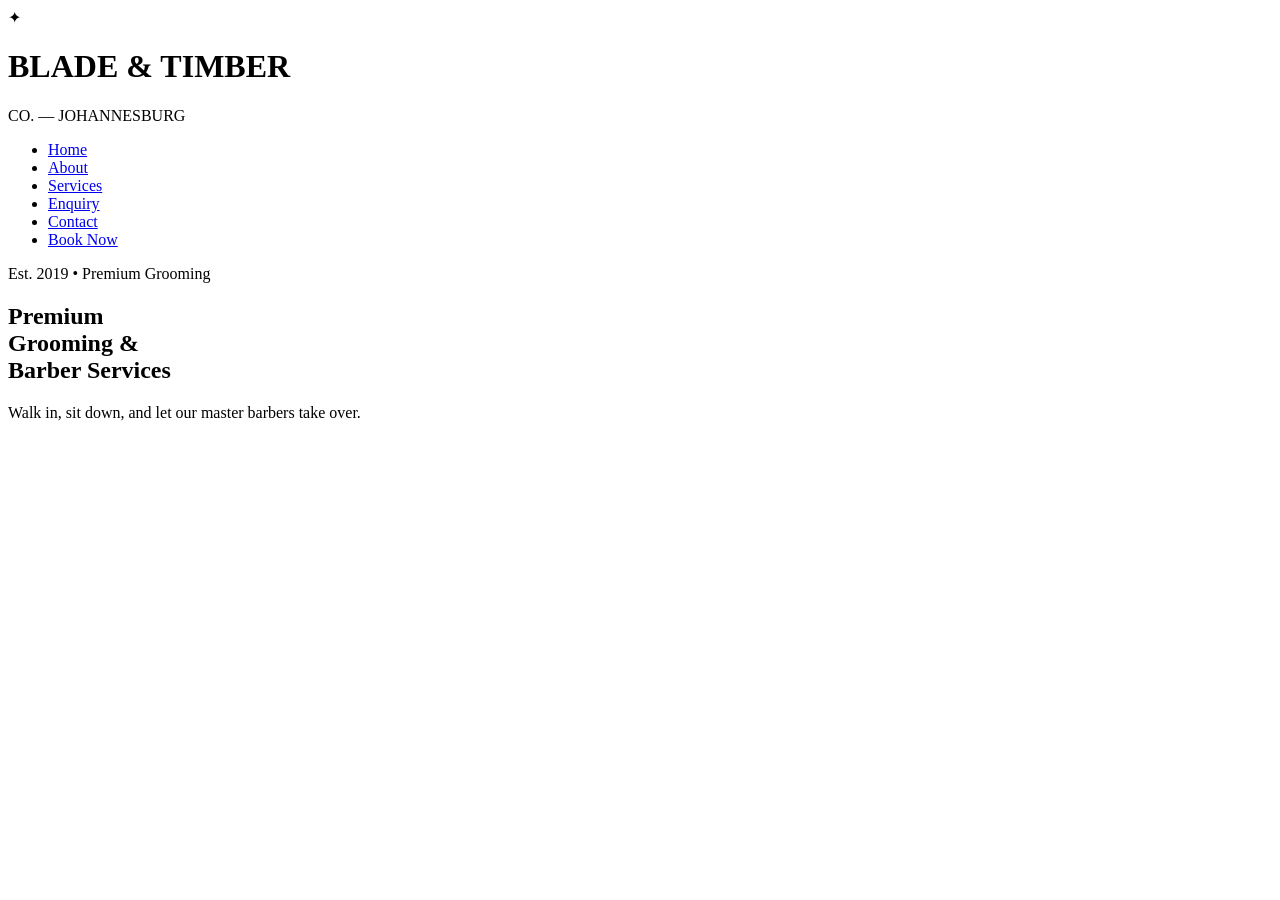
==== index.html @ 6eb30190 "Initial commit" ====
<!DOCTYPE html>
<html lang="en">
<head>
  <meta charset="UTF-8">
  <meta name="viewport" content="width=device-width, initial-scale=1.0">
  <title>Blade & Timber Co. — Johannesburg</title>
  <link rel="stylesheet" href="css/styles.css">
</head>
<body>

  <!-- Header / Navbar -->
  <header class="site-header">
    <div class="brand-container">
      <div class="logo-icon">✦</div>
      <div class="brand-text">
        <h1>BLADE & TIMBER</h1>
        <span>CO. — JOHANNESBURG</span>
      </div>
    </div>

    <nav>
      <ul class="nav-links">
        <li><a href="index.html" class="active">Home</a></li>
        <li><a href="about.html">About</a></li>
        <li><a href="services.html">Services</a></li>
        <li><a href="enquiry.html">Enquiry</a></li>
        <li><a href="contact.html">Contact</a></li>
        <li><a href="enquiry.html" class="btn-book">Book Now</a></li>
      </ul>
    </nav>
  </header>

  <!-- Main Hero Section -->
  <main>
    <section class="hero-section">
      <div class="subtitle-container">
        <div class="subtitle-line"></div>
        <span class="subtitle-text">Est. 2019 • Premium Grooming</span>
      </div>

      <h1 class="hero-title">
        Premium<br>
        Grooming &<br>
        <span class="gold-text">Barber</span>
        Services
      </h1>

      <p class="hero-description">
        Walk in, sit down, and let our master barbers take over.
      </p>
    </section>
  </main>

  <script src="js/main.js"></script>
</body>
</html>
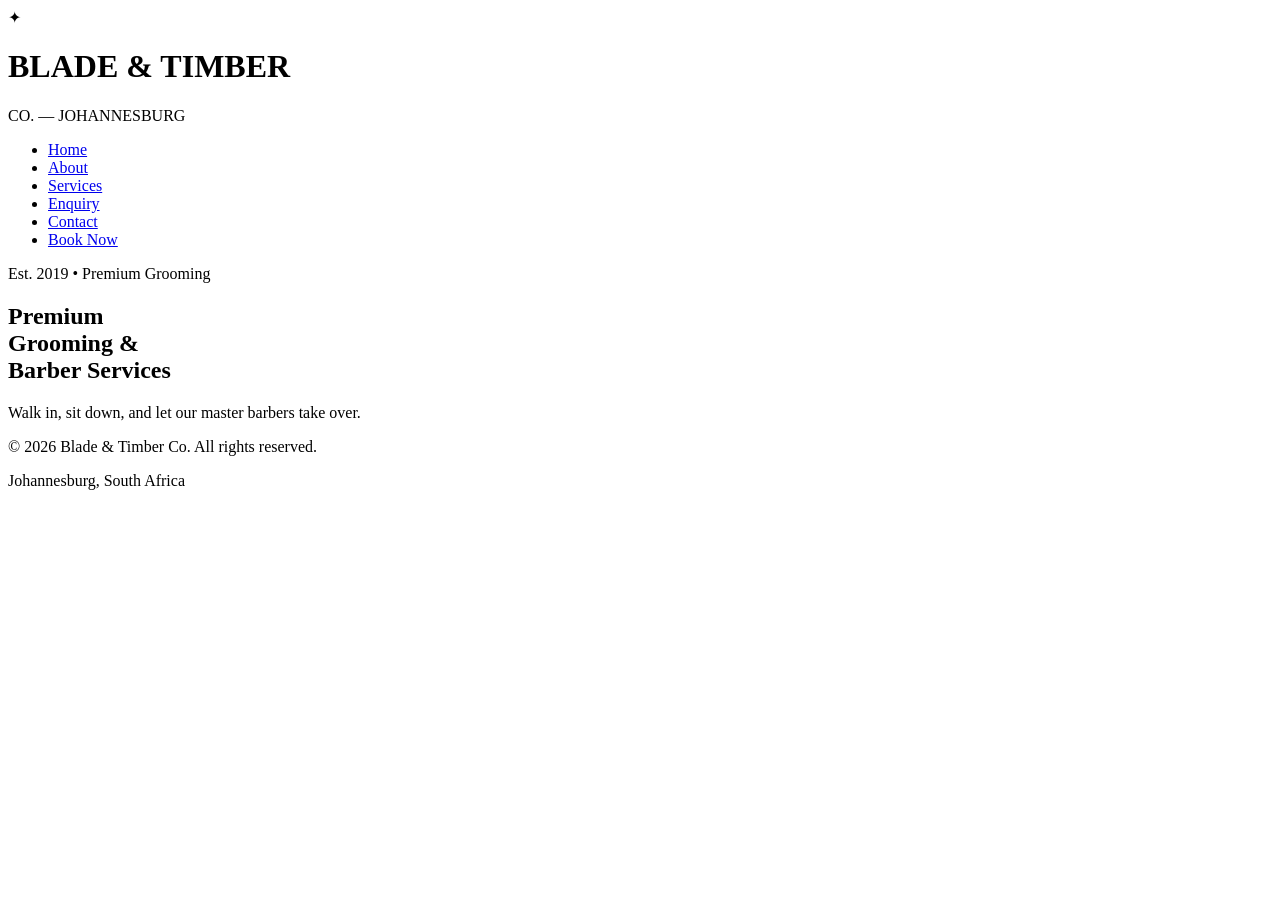
==== commit 038ce474: "commit #1" ====
--- a/index.html
+++ b/index.html
@@ -30,7 +30,7 @@
     </nav>
   </header>
 
-  <!-- Main Hero Section -->
+  <!-- Main Content -->
   <main>
     <section class="hero-section">
       <div class="subtitle-container">
@@ -51,6 +51,14 @@
     </section>
   </main>
 
+  <!-- Footer -->
+  <footer class="site-footer">
+    <div class="footer-container">
+      <p>&copy; 2026 Blade & Timber Co. All rights reserved.</p>
+      <p>Johannesburg, South Africa</p>
+    </div>
+  </footer>
+
   <script src="js/main.js"></script>
 </body>
 </html>
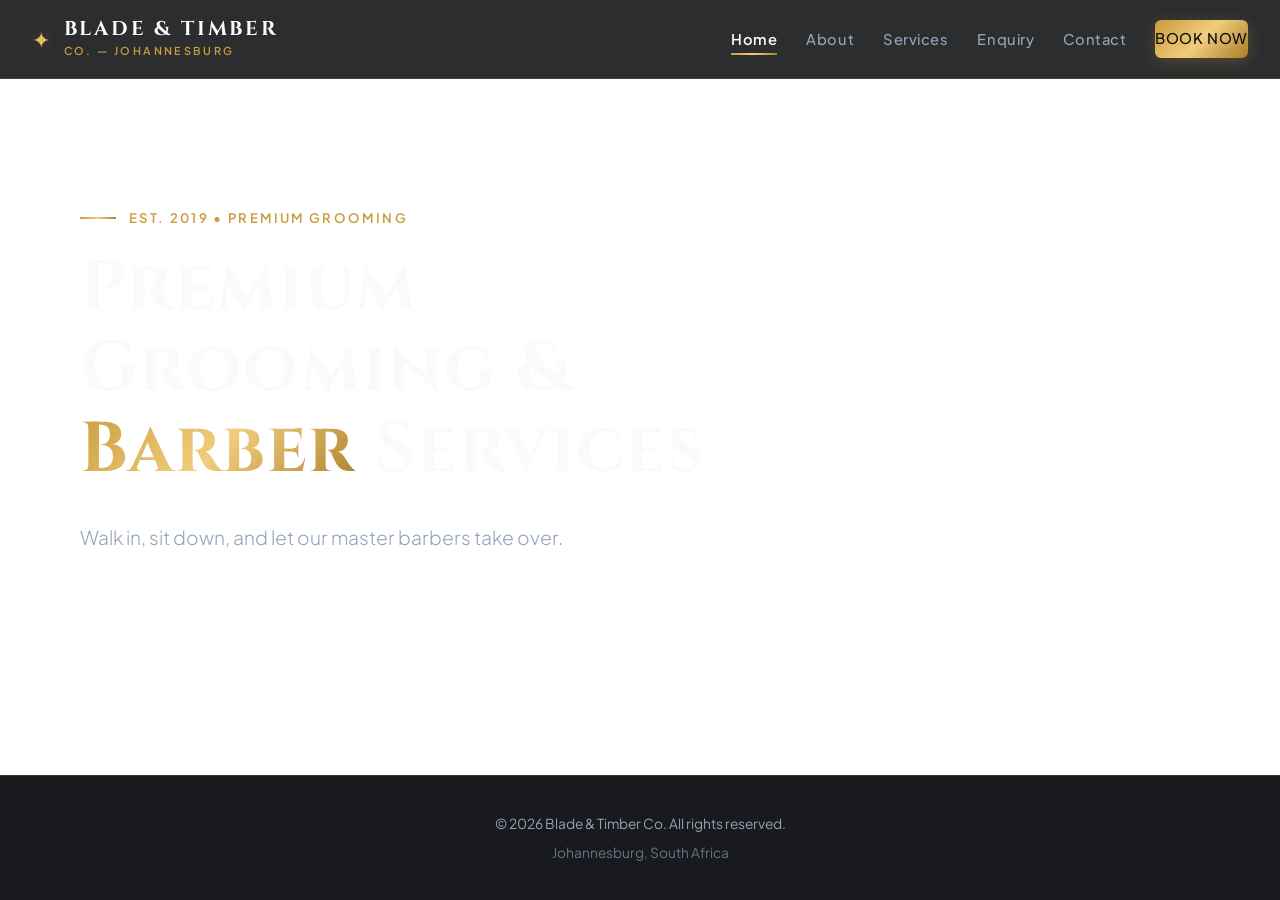
==== commit a0fe186b: "Addtion of CSS part 1" ====
--- a/index.html
+++ b/index.html
@@ -58,7 +58,5 @@
       <p>Johannesburg, South Africa</p>
     </div>
   </footer>
-
-  <script src="js/main.js"></script>
 </body>
 </html>
--- a/css/styles.css
+++ b/css/styles.css
@@ -0,0 +1,727 @@
+/* ==========================================================================
+   Blade & Timber Co. — Master Stylesheet
+   Theme: Luxury Barber & Timber Craft (Dark Espresso/Slate & Warm Gold)
+   ========================================================================== */
+
+@import url('https://fonts.googleapis.com/css2?family=Cinzel:wght@500;600;700;800&family=Plus+Jakarta+Sans:wght@300;400;500;600;700&display=swap');
+
+/* --- CSS Variables / Design Tokens --- */
+:root {
+  /* Brand Theme Colors */
+  --bg-primary: #0f1013;
+  --bg-secondary: #16181d;
+  --bg-card: #1a1c23;
+  --bg-card-hover: #21242d;
+  --bg-elevated: #252833;
+  
+  /* Accent & Gold Palette */
+  --gold-primary: #c99b3b;
+  --gold-light: #e6bf65;
+  --gold-dark: #9e7520;
+  --gold-gradient: linear-gradient(135deg, #c99b3b 0%, #f0cd7d 50%, #a87d27 100%);
+  --gold-glow: rgba(201, 155, 59, 0.25);
+  
+  /* Timber & Slate Accents */
+  --timber-warm: #2a2019;
+  --timber-border: rgba(201, 155, 59, 0.18);
+  --border-subtle: rgba(255, 255, 255, 0.08);
+  --border-focus: #c99b3b;
+  
+  /* Typography Colors */
+  --text-primary: #f8fafc;
+  --text-secondary: #cbd5e1;
+  --text-muted: #94a3b8;
+  --text-dim: #64748b;
+  
+  /* Feedback Colors */
+  --error-color: #f87171;
+  --success-bg: rgba(34, 197, 94, 0.12);
+  --success-border: rgba(34, 197, 94, 0.35);
+  --success-text: #4ade80;
+  
+  /* Fonts */
+  --font-heading: 'Cinzel', Georgia, serif;
+  --font-body: 'Plus Jakarta Sans', -apple-system, BlinkMacSystemFont, 'Segoe UI', Roboto, sans-serif;
+  
+  /* Layout & Transitions */
+  --max-width: 1200px;
+  --radius-sm: 6px;
+  --radius-md: 10px;
+  --radius-lg: 16px;
+  --transition-fast: 0.2s ease;
+  --transition-normal: 0.3s cubic-bezier(0.16, 1, 0.3, 1);
+  --shadow-card: 0 10px 30px -10px rgba(0, 0, 0, 0.6);
+  --shadow-glow: 0 0 25px rgba(201, 155, 59, 0.15);
+}
+
+/* --- Global Reset & Base Styles --- */
+*, *::before, *::after {
+  margin: 0;
+  padding: 0;
+  box-sizing: border-box;
+}
+
+html {
+  font-size: 16px;
+  scroll-behavior: smooth;
+}
+
+body {
+  font-family: var(--font-body);
+  background: transparent;
+  color: var(--text-secondary);
+  line-height: 1.7;
+  min-height: 100vh;
+  display: flex;
+  flex-direction: column;
+  -webkit-font-smoothing: antialiased;
+  -moz-osx-font-smoothing: grayscale;
+}
+
+a {
+  color: inherit;
+  text-decoration: none;
+  transition: color var(--transition-fast);
+}
+
+img {
+  max-width: 100%;
+  display: block;
+}
+
+/* --- Header / Navigation --- */
+.site-header {
+  position: sticky;
+  top: 0;
+  z-index: 100;
+  background: rgba(15, 16, 19, 0.88);
+  backdrop-filter: blur(14px);
+  -webkit-backdrop-filter: blur(14px);
+  border-bottom: 1px solid var(--timber-border);
+  padding: 1.1rem 2rem;
+  display: flex;
+  align-items: center;
+  justify-content: space-between;
+  transition: all var(--transition-normal);
+}
+
+.brand-container {
+  display: flex;
+  align-items: center;
+  gap: 0.85rem;
+}
+
+.logo-icon {
+  font-size: 1.4rem;
+  color: var(--gold-light);
+  line-height: 1;
+  text-shadow: 0 0 12px var(--gold-glow);
+  display: flex;
+  align-items: center;
+  justify-content: center;
+}
+
+.brand-text h1 {
+  font-family: var(--font-heading);
+  font-size: 1.25rem;
+  letter-spacing: 0.14em;
+  font-weight: 700;
+  color: var(--text-primary);
+  line-height: 1.1;
+  margin: 0;
+}
+
+.brand-text span {
+  font-size: 0.68rem;
+  letter-spacing: 0.22em;
+  color: var(--gold-primary);
+  font-weight: 600;
+  display: block;
+  margin-top: 2px;
+}
+
+.nav-links {
+  display: flex;
+  align-items: center;
+  list-style: none;
+  gap: 1.8rem;
+}
+
+.nav-links a {
+  font-size: 0.92rem;
+  font-weight: 500;
+  letter-spacing: 0.04em;
+  color: var(--text-muted);
+  position: relative;
+  padding: 0.4rem 0;
+}
+
+.nav-links a:not(.btn-book):hover {
+  color: var(--gold-light);
+}
+
+.nav-links a:not(.btn-book)::after {
+  content: '';
+  position: absolute;
+  bottom: 0;
+  left: 0;
+  width: 0%;
+  height: 2px;
+  background: var(--gold-gradient);
+  transition: width var(--transition-fast);
+}
+
+.nav-links a:not(.btn-book):hover::after,
+.nav-links a.active:not(.btn-book)::after {
+  width: 100%;
+}
+
+.nav-links a.active {
+  color: var(--text-primary);
+  font-weight: 600;
+}
+
+/* Button Styles */
+.btn-book, .btn-select {
+  display: inline-block;
+  background: var(--gold-gradient);
+  color: #0d0e11 !important;
+  font-weight: 700;
+  font-size: 0.88rem;
+  letter-spacing: 0.06em;
+  text-transform: uppercase;
+  padding: 0.65rem 1.4rem;
+  border-radius: var(--radius-sm);
+  border: none;
+  cursor: pointer;
+  box-shadow: 0 4px 15px rgba(201, 155, 59, 0.25);
+  transition: all var(--transition-fast);
+}
+
+.btn-book:hover, .btn-select:hover {
+  transform: translateY(-2px);
+  box-shadow: 0 6px 20px rgba(201, 155, 59, 0.4);
+  filter: brightness(1.08);
+}
+
+.btn-book:active, .btn-select:active {
+  transform: translateY(0);
+}
+
+/* --- Main Layout --- */
+main {
+  flex: 1;
+  max-width: var(--max-width);
+  width: 100%;
+  margin: 0 auto;
+  padding: 3.5rem 1.5rem 5rem;
+}
+
+/* Subtitle & Section Headers */
+.subtitle-container {
+  display: flex;
+  align-items: center;
+  gap: 0.8rem;
+  margin-bottom: 1.2rem;
+}
+
+.subtitle-line {
+  width: 36px;
+  height: 2px;
+  background: var(--gold-gradient);
+}
+
+.subtitle-text {
+  font-size: 0.82rem;
+  text-transform: uppercase;
+  letter-spacing: 0.18em;
+  font-weight: 600;
+  color: var(--gold-primary);
+}
+
+.section-title {
+  font-family: var(--font-heading);
+  font-size: 2.6rem;
+  font-weight: 700;
+  color: var(--text-primary);
+  line-height: 1.2;
+  letter-spacing: 0.02em;
+  margin-bottom: 2rem;
+}
+
+.sub-heading {
+  font-family: var(--font-heading);
+  font-size: 1.8rem;
+  color: var(--text-primary);
+  margin-bottom: 1.5rem;
+}
+
+.gold-text {
+  background: var(--gold-gradient);
+  -webkit-background-clip: text;
+  -webkit-text-fill-color: transparent;
+}
+
+/* --- Hero Section (Home) --- */
+.hero-section {
+  padding: 4.5rem 1rem;
+  max-width: 800px;
+}
+
+.hero-title {
+  font-family: var(--font-heading);
+  font-size: clamp(2.8rem, 6vw, 4.4rem);
+  font-weight: 700;
+  color: var(--text-primary);
+  line-height: 1.15;
+  letter-spacing: 0.02em;
+  margin-bottom: 1.8rem;
+}
+
+.hero-description {
+  font-size: 1.2rem;
+  color: var(--text-muted);
+  max-width: 580px;
+  line-height: 1.8;
+  font-weight: 300;
+}
+
+/* --- About Page --- */
+.about-hero-grid {
+  display: grid;
+  grid-template-columns: 1.1fr 0.9fr;
+  gap: 3rem;
+  margin-bottom: 4rem;
+}
+
+.about-text-block p {
+  margin-bottom: 1.4rem;
+  font-size: 1.05rem;
+  color: var(--text-secondary);
+}
+
+.about-text-block .lead-text {
+  font-size: 1.22rem;
+  color: var(--text-primary);
+  font-weight: 400;
+  line-height: 1.7;
+}
+
+.values-card-grid {
+  display: flex;
+  flex-direction: column;
+  gap: 1.4rem;
+}
+
+.value-card {
+  background: var(--bg-card);
+  border: 1px solid var(--border-subtle);
+  border-left: 3px solid var(--gold-primary);
+  border-radius: var(--radius-md);
+  padding: 1.6rem 1.8rem;
+  transition: all var(--transition-normal);
+}
+
+.value-card:hover {
+  background: var(--bg-card-hover);
+  border-color: var(--timber-border);
+  transform: translateX(4px);
+}
+
+.value-number {
+  font-family: var(--font-heading);
+  font-size: 0.9rem;
+  font-weight: 700;
+  color: var(--gold-primary);
+  letter-spacing: 0.1em;
+  margin-bottom: 0.4rem;
+}
+
+.value-card h3 {
+  font-family: var(--font-heading);
+  font-size: 1.2rem;
+  color: var(--text-primary);
+  margin-bottom: 0.4rem;
+}
+
+.value-card p {
+  font-size: 0.92rem;
+  color: var(--text-muted);
+}
+
+/* Barber Team Section */
+.team-section {
+  margin-top: 3.5rem;
+}
+
+.team-grid {
+  display: grid;
+  grid-template-columns: repeat(auto-fit, minmax(280px, 1fr));
+  gap: 2rem;
+}
+
+.team-card {
+  background: var(--bg-card);
+  border: 1px solid var(--border-subtle);
+  border-radius: var(--radius-lg);
+  padding: 2.2rem 2rem;
+  text-align: center;
+  transition: all var(--transition-normal);
+  box-shadow: var(--shadow-card);
+}
+
+.team-card:hover {
+  background: var(--bg-card-hover);
+  border-color: var(--timber-border);
+  transform: translateY(-5px);
+  box-shadow: var(--shadow-glow);
+}
+
+.team-avatar {
+  width: 70px;
+  height: 70px;
+  margin: 0 auto 1.4rem;
+  background: var(--bg-secondary);
+  border: 1px solid var(--timber-border);
+  border-radius: 50%;
+  display: flex;
+  align-items: center;
+  justify-content: center;
+  color: var(--gold-light);
+}
+
+.team-card h3 {
+  font-family: var(--font-heading);
+  font-size: 1.35rem;
+  color: var(--text-primary);
+  margin-bottom: 0.3rem;
+}
+
+.team-role {
+  display: inline-block;
+  font-size: 0.8rem;
+  font-weight: 600;
+  letter-spacing: 0.08em;
+  text-transform: uppercase;
+  color: var(--gold-primary);
+  margin-bottom: 1rem;
+}
+
+.team-card p {
+  font-size: 0.92rem;
+  color: var(--text-muted);
+}
+
+/* --- Services Page --- */
+.services-grid {
+  display: grid;
+  grid-template-columns: repeat(auto-fit, minmax(260px, 1fr));
+  gap: 2rem;
+}
+
+.service-card {
+  background: var(--bg-card);
+  border: 1px solid var(--border-subtle);
+  border-radius: var(--radius-lg);
+  padding: 2.2rem 1.8rem;
+  display: flex;
+  flex-direction: column;
+  justify-content: space-between;
+  box-shadow: var(--shadow-card);
+  transition: all var(--transition-normal);
+}
+
+.service-card:hover {
+  background: var(--bg-card-hover);
+  border-color: var(--timber-border);
+  transform: translateY(-6px);
+  box-shadow: var(--shadow-glow);
+}
+
+.service-header {
+  display: flex;
+  align-items: baseline;
+  justify-content: space-between;
+  gap: 1rem;
+  margin-bottom: 0.6rem;
+}
+
+.service-title {
+  font-family: var(--font-heading);
+  font-size: 1.25rem;
+  color: var(--text-primary);
+  font-weight: 600;
+}
+
+.service-price {
+  font-family: var(--font-heading);
+  font-size: 1.35rem;
+  font-weight: 700;
+  color: var(--gold-light);
+  white-space: nowrap;
+}
+
+.service-duration {
+  display: inline-flex;
+  align-items: center;
+  gap: 0.4rem;
+  font-size: 0.78rem;
+  font-weight: 700;
+  letter-spacing: 0.1em;
+  color: var(--gold-primary);
+  background: rgba(201, 155, 59, 0.1);
+  border: 1px solid rgba(201, 155, 59, 0.2);
+  padding: 0.25rem 0.65rem;
+  border-radius: var(--radius-sm);
+  margin-bottom: 1.2rem;
+}
+
+.service-duration svg {
+  color: var(--gold-primary);
+}
+
+.service-description {
+  font-size: 0.94rem;
+  color: var(--text-muted);
+  line-height: 1.65;
+  margin-bottom: 2rem;
+}
+
+.service-footer {
+  margin-top: auto;
+}
+
+.service-footer .btn-select {
+  width: 100%;
+  text-align: center;
+}
+
+/* --- Enquiry / Booking Form Page --- */
+.form-section {
+  max-width: 720px;
+  margin: 0 auto;
+}
+
+.enquiry-form {
+  background: var(--bg-card);
+  border: 1px solid var(--border-subtle);
+  border-radius: var(--radius-lg);
+  padding: 2.8rem 2.5rem;
+  box-shadow: var(--shadow-card);
+}
+
+.form-group {
+  margin-bottom: 1.6rem;
+  display: flex;
+  flex-direction: column;
+}
+
+.form-row {
+  display: grid;
+  grid-template-columns: 1fr 1fr;
+  gap: 1.5rem;
+}
+
+.form-group label {
+  font-size: 0.88rem;
+  font-weight: 600;
+  letter-spacing: 0.04em;
+  color: var(--text-secondary);
+  margin-bottom: 0.5rem;
+}
+
+.enquiry-form input,
+.enquiry-form select,
+.enquiry-form textarea {
+  width: 100%;
+  background: var(--bg-secondary);
+  border: 1px solid var(--border-subtle);
+  border-radius: var(--radius-sm);
+  color: var(--text-primary);
+  font-family: var(--font-body);
+  font-size: 0.95rem;
+  padding: 0.85rem 1.1rem;
+  transition: all var(--transition-fast);
+  outline: none;
+}
+
+.enquiry-form input:focus,
+.enquiry-form select:focus,
+.enquiry-form textarea:focus {
+  border-color: var(--gold-primary);
+  box-shadow: 0 0 0 3px rgba(201, 155, 59, 0.15);
+  background: #191b22;
+}
+
+.enquiry-form select {
+  cursor: pointer;
+}
+
+.enquiry-form select option {
+  background: var(--bg-card);
+  color: var(--text-primary);
+}
+
+.enquiry-form textarea {
+  resize: vertical;
+  min-height: 110px;
+}
+
+.error-msg {
+  color: var(--error-color);
+  font-size: 0.8rem;
+  margin-top: 0.4rem;
+  display: block;
+  min-height: 1.1rem;
+}
+
+.success-alert {
+  margin-top: 1.5rem;
+  padding: 1.1rem 1.4rem;
+  background: var(--success-bg);
+  border: 1px solid var(--success-border);
+  color: var(--success-text);
+  border-radius: var(--radius-sm);
+  font-size: 0.94rem;
+  font-weight: 500;
+  display: flex;
+  align-items: center;
+  gap: 0.5rem;
+}
+
+/* --- Contact & Locations Page --- */
+.branches-grid {
+  display: grid;
+  grid-template-columns: repeat(auto-fit, minmax(320px, 1fr));
+  gap: 2.5rem;
+}
+
+.branch-card {
+  background: var(--bg-card);
+  border: 1px solid var(--border-subtle);
+  border-radius: var(--radius-lg);
+  padding: 2.5rem 2.2rem;
+  box-shadow: var(--shadow-card);
+  transition: all var(--transition-normal);
+}
+
+.branch-card:hover {
+  background: var(--bg-card-hover);
+  border-color: var(--timber-border);
+  transform: translateY(-4px);
+  box-shadow: var(--shadow-glow);
+}
+
+.branch-title {
+  font-family: var(--font-heading);
+  font-size: 1.5rem;
+  color: var(--gold-light);
+  margin-bottom: 0.8rem;
+}
+
+.branch-address {
+  font-size: 1rem;
+  color: var(--text-primary);
+  margin-bottom: 0.5rem;
+  font-weight: 500;
+}
+
+.branch-detail {
+  font-size: 0.92rem;
+  color: var(--text-muted);
+  margin-bottom: 0.3rem;
+}
+
+.hours-box {
+  margin-top: 2rem;
+  padding-top: 1.6rem;
+  border-top: 1px solid var(--border-subtle);
+}
+
+.hours-box h3 {
+  font-family: var(--font-heading);
+  font-size: 1.05rem;
+  color: var(--text-primary);
+  margin-bottom: 0.8rem;
+  letter-spacing: 0.04em;
+}
+
+.hours-box p {
+  font-size: 0.9rem;
+  color: var(--text-muted);
+  display: flex;
+  justify-content: space-between;
+  margin-bottom: 0.4rem;
+}
+
+.hours-box p span {
+  font-weight: 600;
+  color: var(--text-secondary);
+}
+
+/* --- Footer --- */
+.site-footer {
+  margin-top: auto;
+  border-top: 1px solid var(--timber-border);
+  background: rgba(13, 14, 17, 0.95);
+  padding: 2.2rem 2rem;
+}
+
+.footer-container {
+  max-width: var(--max-width);
+  margin: 0 auto;
+  display: flex;
+  flex-direction: column;
+  align-items: center;
+  gap: 0.4rem;
+  text-align: center;
+  font-size: 0.86rem;
+  color: var(--text-dim);
+}
+
+.footer-container p:first-child {
+  color: var(--text-muted);
+}
+
+/* --- Responsive Adjustments --- */
+@media (max-width: 860px) {
+  .site-header {
+    flex-direction: column;
+    gap: 1.2rem;
+    padding: 1.2rem 1.5rem;
+  }
+  
+  .nav-links {
+    flex-wrap: wrap;
+    justify-content: center;
+    gap: 1.2rem;
+  }
+
+  .about-hero-grid {
+    grid-template-columns: 1fr;
+    gap: 2rem;
+  }
+  
+  .form-row {
+    grid-template-columns: 1fr;
+    gap: 0;
+  }
+
+  .section-title {
+    font-size: 2.1rem;
+  }
+}
+
+@media (max-width: 480px) {
+  main {
+    padding: 2.5rem 1rem 3.5rem;
+  }
+  
+  .enquiry-form {
+    padding: 1.8rem 1.4rem;
+  }
+  
+  .hero-title {
+    font-size: 2.3rem;
+  }
+}
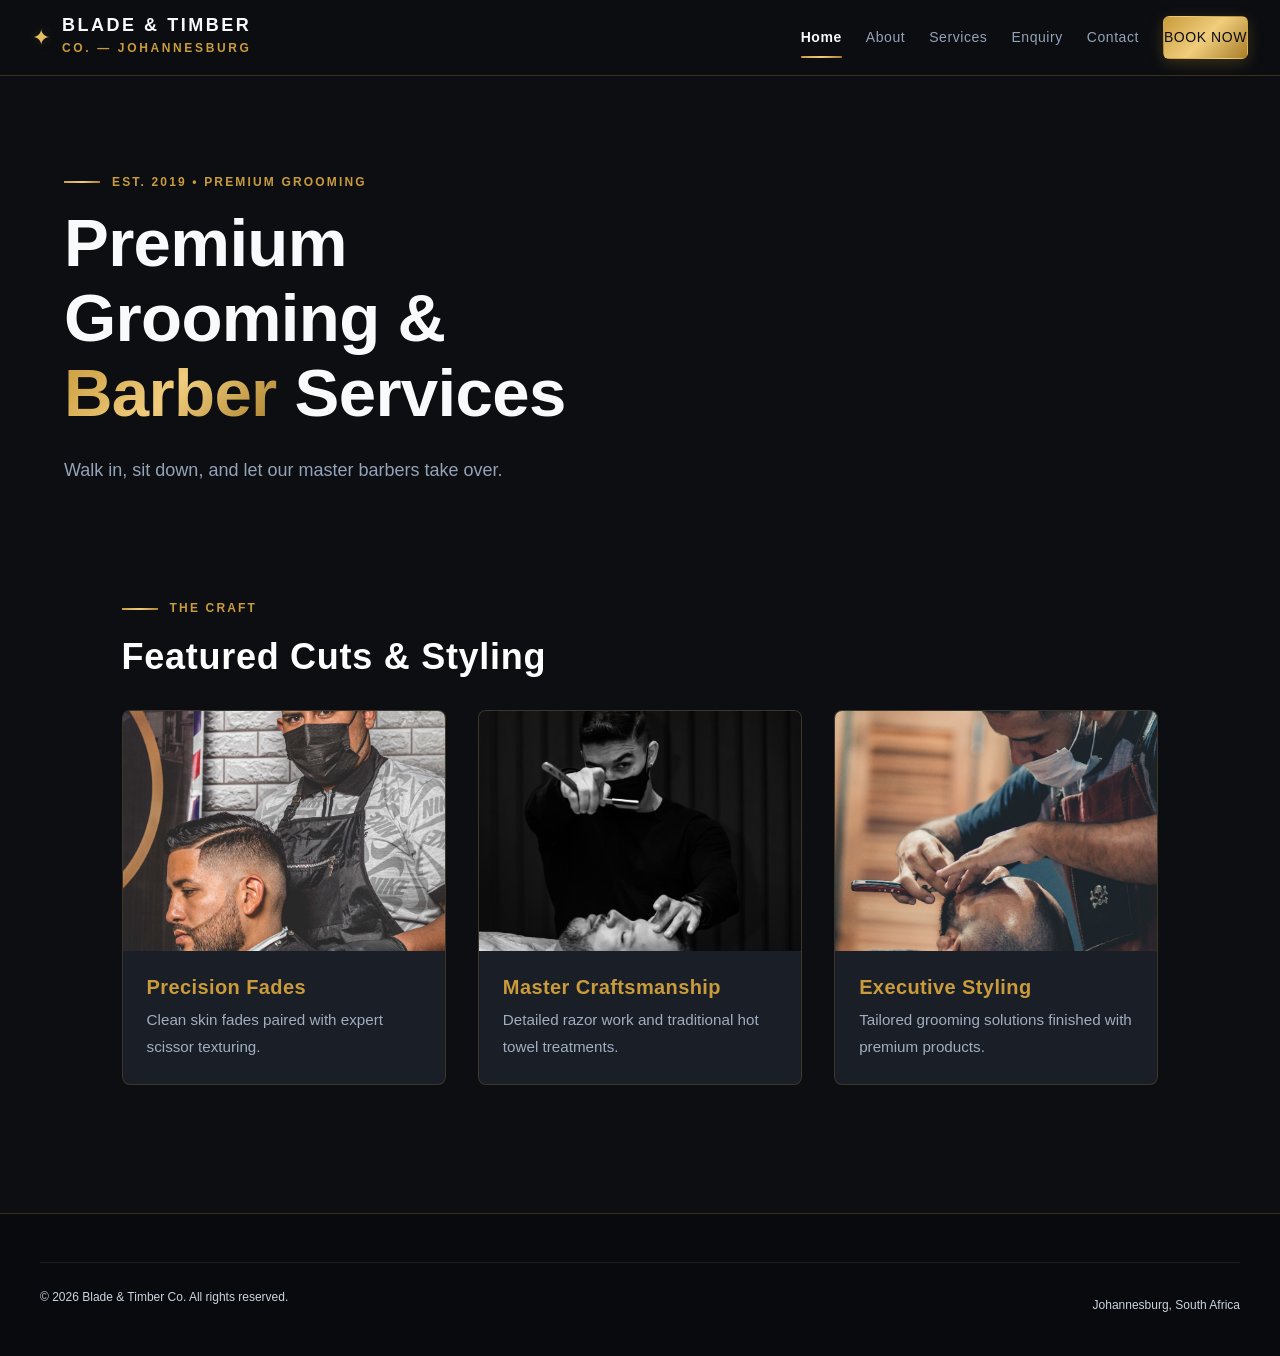
==== commit b10242b4: "adding images" ====
--- a/index.html
+++ b/index.html
@@ -1,11 +1,13 @@
 <!DOCTYPE html>
 <html lang="en">
+
 <head>
   <meta charset="UTF-8">
   <meta name="viewport" content="width=device-width, initial-scale=1.0">
   <title>Blade & Timber Co. — Johannesburg</title>
   <link rel="stylesheet" href="css/styles.css">
 </head>
+
 <body>
 
   <!-- Header / Navbar -->
@@ -49,6 +51,62 @@
         Walk in, sit down, and let our master barbers take over.
       </p>
     </section>
+
+    <!-- Featured Cuts & Styles Gallery Section -->
+    <section class="home-gallery-section" style="padding: 4rem 5%; max-width: 1200px; margin: 0 auto;">
+      <div class="subtitle-container" style="margin-bottom: 1rem;">
+        <div class="subtitle-line"></div>
+        <span class="subtitle-text">The Craft</span>
+      </div>
+      <h2 style="font-size: 2.25rem; color: var(--text-main, #fff); margin-bottom: 2rem;">Featured Cuts & Styling</h2>
+
+      <div class="home-gallery-grid"
+        style="display: grid; grid-template-columns: repeat(auto-fit, minmax(280px, 1fr)); gap: 2rem;">
+
+        <!-- Image 1 -->
+        <div class="gallery-card"
+          style="background: var(--card-bg, #1a1e27); border-radius: 0.5rem; overflow: hidden; border: 1px solid rgba(201, 155, 59, 0.2);">
+          <div style="height: 240px; overflow: hidden;">
+            <img src="assets/images/1.jpg" alt="Precision haircut and style"
+              style="width: 100%; height: 100%; object-fit: cover;" loading="lazy">
+          </div>
+          <div style="padding: 1.5rem;">
+            <h3 style="color: #c99b3b; font-size: 1.25rem; margin-bottom: 0.5rem;">Precision Fades</h3>
+            <p style="color: var(--text-muted, #a0aec0); font-size: 0.95rem;">Clean skin fades paired with expert
+              scissor texturing.</p>
+          </div>
+        </div>
+
+        <!-- Image 2: Barber Image -->
+        <div class="gallery-card"
+          style="background: var(--card-bg, #1a1e27); border-radius: 0.5rem; overflow: hidden; border: 1px solid rgba(201, 155, 59, 0.2);">
+          <div style="height: 240px; overflow: hidden;">
+            <img src="assets/images/barber image.jpg" alt="Master barber at work"
+              style="width: 100%; height: 100%; object-fit: cover;" loading="lazy">
+          </div>
+          <div style="padding: 1.5rem;">
+            <h3 style="color: #c99b3b; font-size: 1.25rem; margin-bottom: 0.5rem;">Master Craftsmanship</h3>
+            <p style="color: var(--text-muted, #a0aec0); font-size: 0.95rem;">Detailed razor work and traditional hot
+              towel treatments.</p>
+          </div>
+        </div>
+
+        <!-- Image 3: Hair Dresser -->
+        <div class="gallery-card"
+          style="background: var(--card-bg, #1a1e27); border-radius: 0.5rem; overflow: hidden; border: 1px solid rgba(201, 155, 59, 0.2);">
+          <div style="height: 240px; overflow: hidden;">
+            <img src="assets/images/hair dresser.jpg" alt="Professional styling session"
+              style="width: 100%; height: 100%; object-fit: cover;" loading="lazy">
+          </div>
+          <div style="padding: 1.5rem;">
+            <h3 style="color: #c99b3b; font-size: 1.25rem; margin-bottom: 0.5rem;">Executive Styling</h3>
+            <p style="color: var(--text-muted, #a0aec0); font-size: 0.95rem;">Tailored grooming solutions finished with
+              premium products.</p>
+          </div>
+        </div>
+
+      </div>
+    </section>
   </main>
 
   <!-- Footer -->
@@ -59,4 +117,5 @@
     </div>
   </footer>
 </body>
+
 </html>
--- a/css/styles.css
+++ b/css/styles.css
@@ -1,163 +1,329 @@
 /* ==========================================================================
-   Blade & Timber Co. — Master Stylesheet
-   Theme: Luxury Barber & Timber Craft (Dark Espresso/Slate & Warm Gold)
-   ========================================================================== */
-
-@import url('https://fonts.googleapis.com/css2?family=Cinzel:wght@500;600;700;800&family=Plus+Jakarta+Sans:wght@300;400;500;600;700&display=swap');
-
-/* --- CSS Variables / Design Tokens --- */
+   1. Design System & CSS Custom Properties
+   ========================================================================== */
 :root {
-  /* Brand Theme Colors */
-  --bg-primary: #0f1013;
-  --bg-secondary: #16181d;
-  --bg-card: #1a1c23;
-  --bg-card-hover: #21242d;
-  --bg-elevated: #252833;
-  
-  /* Accent & Gold Palette */
-  --gold-primary: #c99b3b;
-  --gold-light: #e6bf65;
-  --gold-dark: #9e7520;
-  --gold-gradient: linear-gradient(135deg, #c99b3b 0%, #f0cd7d 50%, #a87d27 100%);
-  --gold-glow: rgba(201, 155, 59, 0.25);
-  
-  /* Timber & Slate Accents */
-  --timber-warm: #2a2019;
-  --timber-border: rgba(201, 155, 59, 0.18);
-  --border-subtle: rgba(255, 255, 255, 0.08);
-  --border-focus: #c99b3b;
-  
-  /* Typography Colors */
-  --text-primary: #f8fafc;
-  --text-secondary: #cbd5e1;
-  --text-muted: #94a3b8;
-  --text-dim: #64748b;
-  
-  /* Feedback Colors */
-  --error-color: #f87171;
-  --success-bg: rgba(34, 197, 94, 0.12);
-  --success-border: rgba(34, 197, 94, 0.35);
-  --success-text: #4ade80;
-  
-  /* Fonts */
-  --font-heading: 'Cinzel', Georgia, serif;
-  --font-body: 'Plus Jakarta Sans', -apple-system, BlinkMacSystemFont, 'Segoe UI', Roboto, sans-serif;
-  
-  /* Layout & Transitions */
-  --max-width: 1200px;
-  --radius-sm: 6px;
-  --radius-md: 10px;
-  --radius-lg: 16px;
+  --color-bg-primary: #0c0e12;
+  --color-bg-secondary: #14171f;
+  --color-bg-card: #1a1e27;
+  --color-bg-card-hover: #222733;
+  --color-bg-elevated: #282d3b;
+  --color-bg-input: #12141a;
+
+  --color-gold-primary: #c99b3b;
+  --color-gold-light: #e6bf65;
+  --color-gold-dark: #9e7520;
+  --color-gold-gradient: linear-gradient(135deg, #c99b3b 0%, #f0cd7d 50%, #a87d27 100%);
+  --color-gold-glow: rgba(201, 155, 59, 0.25);
+
+  --color-crimson: #3d0000;
+  --color-crimson-hover: #5c0000;
+
+  --color-border-subtle: rgba(255, 255, 255, 0.08);
+  --color-border-accent: rgba(201, 155, 59, 0.25);
+  --color-border-focus: #c99b3b;
+
+  --color-text-primary: #f8fafc;
+  --color-text-secondary: #cbd5e1;
+  --color-text-muted: #94a3b8;
+  --color-text-dim: #64748b;
+
+  --color-error: #f87171;
+  --color-error-bg: rgba(248, 113, 113, 0.1);
+  --color-success: #4ade80;
+  --color-success-bg: rgba(74, 222, 128, 0.12);
+  --color-success-border: rgba(74, 222, 128, 0.35);
+
+  --font-heading: 'Poppins', -apple-system, BlinkMacSystemFont, 'Segoe UI', Roboto, sans-serif;
+  --font-body: 'Open Sans', -apple-system, BlinkMacSystemFont, 'Segoe UI', Roboto, sans-serif;
+
+  --text-xs: 0.75rem;
+  --text-sm: 0.875rem;
+  --text-base: 1rem;
+  --text-md: 1.125rem;
+  --text-lg: 1.25rem;
+  --text-xl: 1.5rem;
+  --text-2xl: 1.875rem;
+  --text-3xl: 2.25rem;
+  --text-4xl: 2.75rem;
+  --text-hero: clamp(2.4rem, 5vw + 1rem, 4.2rem);
+
+  --leading-tight: 1.2;
+  --leading-normal: 1.6;
+  --leading-relaxed: 1.75;
+
+  --space-1: 0.25rem;
+  --space-2: 0.5rem;
+  --space-3: 0.75rem;
+  --space-4: 1rem;
+  --space-5: 1.25rem;
+  --space-6: 1.5rem;
+  --space-8: 2rem;
+  --space-10: 2.5rem;
+  --space-12: 3rem;
+  --space-16: 4rem;
+
+  --max-width: 75rem;
+  --radius-sm: 0.375rem;
+  --radius-md: 0.625rem;
+  --radius-lg: 1rem;
+  --radius-full: 9999px;
+
   --transition-fast: 0.2s ease;
   --transition-normal: 0.3s cubic-bezier(0.16, 1, 0.3, 1);
-  --shadow-card: 0 10px 30px -10px rgba(0, 0, 0, 0.6);
-  --shadow-glow: 0 0 25px rgba(201, 155, 59, 0.15);
-}
-
-/* --- Global Reset & Base Styles --- */
-*, *::before, *::after {
+  --transition-slow: 0.5s cubic-bezier(0.16, 1, 0.3, 1);
+
+  --shadow-sm: 0 0.125rem 0.25rem rgba(0, 0, 0, 0.3);
+  --shadow-card: 0 0.625rem 1.875rem -0.625rem rgba(0, 0, 0, 0.65);
+  --shadow-card-hover: 0 1rem 2.5rem -0.5rem rgba(0, 0, 0, 0.8), 0 0 1.25rem var(--color-gold-glow);
+  --shadow-glow: 0 0 1.5625rem var(--color-gold-glow);
+  --shadow-focus: 0 0 0 0.2rem rgba(201, 155, 59, 0.25);
+}
+
+/* ==========================================================================
+   2. Modern CSS Reset & Box Sizing
+   ========================================================================== */
+*,
+*::before,
+*::after {
+  box-sizing: border-box;
   margin: 0;
   padding: 0;
-  box-sizing: border-box;
 }
 
 html {
-  font-size: 16px;
+  font-size: 100%;
   scroll-behavior: smooth;
+  -webkit-text-size-adjust: 100%;
 }
 
 body {
+  min-height: 100vh;
+  display: flex;
+  flex-direction: column;
+  background-color: var(--color-bg-primary);
+  color: var(--color-text-secondary);
   font-family: var(--font-body);
-  background: transparent;
-  color: var(--text-secondary);
-  line-height: 1.7;
-  min-height: 100vh;
-  display: flex;
-  flex-direction: column;
+  font-size: var(--text-base);
+  line-height: var(--leading-relaxed);
   -webkit-font-smoothing: antialiased;
-  -moz-osx-font-smoothing: grayscale;
+  overflow-x: hidden;
+}
+
+img,
+picture,
+video,
+canvas,
+svg {
+  display: block;
+  max-width: 100%;
+  height: auto;
+  object-fit: cover;
+}
+
+input,
+button,
+textarea,
+select {
+  font: inherit;
+  color: inherit;
+}
+
+button,
+[type="button"],
+[type="reset"],
+[type="submit"] {
+  cursor: pointer;
+  border: none;
+  background: none;
 }
 
 a {
   color: inherit;
   text-decoration: none;
-  transition: color var(--transition-fast);
-}
-
-img {
-  max-width: 100%;
-  display: block;
-}
-
-/* --- Header / Navigation --- */
+  transition: color var(--transition-fast), background-color var(--transition-fast);
+}
+
+ul,
+ol {
+  list-style: none;
+}
+
+/* ==========================================================================
+   3. Typography & Global Utilities
+   ========================================================================== */
+h1,
+h2,
+h3,
+h4,
+h5,
+h6 {
+  font-family: var(--font-heading);
+  color: var(--color-text-primary);
+  line-height: var(--leading-tight);
+  letter-spacing: 0.02em;
+  font-weight: 700;
+}
+
+h1 {
+  font-size: var(--text-3xl);
+  margin-bottom: var(--space-4);
+}
+
+h2 {
+  font-size: var(--text-2xl);
+  margin-bottom: var(--space-3);
+}
+
+h3 {
+  font-size: var(--text-xl);
+  margin-bottom: var(--space-2);
+}
+
+h4 {
+  font-size: var(--text-lg);
+  margin-bottom: var(--space-2);
+}
+
+p {
+  margin-bottom: var(--space-4);
+  color: var(--color-text-secondary);
+}
+
+p:last-child {
+  margin-bottom: 0;
+}
+
+strong {
+  color: var(--color-text-primary);
+  font-weight: 600;
+}
+
+.gold-text {
+  background: var(--color-gold-gradient);
+  -webkit-background-clip: text;
+  -webkit-text-fill-color: transparent;
+  display: inline-block;
+}
+
+.subtitle-container {
+  display: flex;
+  align-items: center;
+  gap: var(--space-3);
+  margin-bottom: var(--space-3);
+}
+
+.subtitle-line {
+  width: 2.25rem;
+  height: 0.125rem;
+  background: var(--color-gold-gradient);
+}
+
+.subtitle-text {
+  font-family: var(--font-heading);
+  font-size: var(--text-xs);
+  text-transform: uppercase;
+  letter-spacing: 0.18em;
+  font-weight: 600;
+  color: var(--color-gold-primary);
+}
+
+.section-title {
+  font-size: var(--text-4xl);
+  margin-bottom: var(--space-8);
+}
+
+.sub-heading {
+  font-size: var(--text-2xl);
+  margin-bottom: var(--space-6);
+}
+
+/* ==========================================================================
+   4. Header & Navigation Structure
+   ========================================================================== */
 .site-header {
   position: sticky;
   top: 0;
   z-index: 100;
-  background: rgba(15, 16, 19, 0.88);
+  background: rgba(12, 14, 18, 0.9);
   backdrop-filter: blur(14px);
   -webkit-backdrop-filter: blur(14px);
-  border-bottom: 1px solid var(--timber-border);
-  padding: 1.1rem 2rem;
+  border-bottom: 0.0625rem solid var(--color-border-accent);
+  padding: 1rem 2rem;
   display: flex;
   align-items: center;
   justify-content: space-between;
+  gap: var(--space-6);
   transition: all var(--transition-normal);
 }
 
 .brand-container {
   display: flex;
   align-items: center;
-  gap: 0.85rem;
+  gap: var(--space-3);
+  text-decoration: none;
 }
 
 .logo-icon {
-  font-size: 1.4rem;
-  color: var(--gold-light);
+  font-size: 1.35rem;
+  color: var(--color-gold-light);
   line-height: 1;
-  text-shadow: 0 0 12px var(--gold-glow);
+  text-shadow: 0 0 0.75rem var(--color-gold-glow);
   display: flex;
   align-items: center;
   justify-content: center;
+  transition: transform var(--transition-normal);
+}
+
+.brand-container:hover .logo-icon {
+  transform: rotate(15deg) scale(1.1);
 }
 
 .brand-text h1 {
   font-family: var(--font-heading);
-  font-size: 1.25rem;
+  font-size: var(--text-md);
   letter-spacing: 0.14em;
   font-weight: 700;
-  color: var(--text-primary);
+  color: var(--color-text-primary);
   line-height: 1.1;
   margin: 0;
 }
 
 .brand-text span {
-  font-size: 0.68rem;
+  font-family: var(--font-body);
+  font-size: var(--text-xs);
   letter-spacing: 0.22em;
-  color: var(--gold-primary);
+  color: var(--color-gold-primary);
   font-weight: 600;
   display: block;
-  margin-top: 2px;
+  margin-top: 0.125rem;
+}
+
+nav {
+  display: flex;
+  align-items: center;
 }
 
 .nav-links {
   display: flex;
   align-items: center;
-  list-style: none;
-  gap: 1.8rem;
+  gap: var(--space-6);
+}
+
+.nav-links li {
+  display: flex;
+  align-items: center;
 }
 
 .nav-links a {
-  font-size: 0.92rem;
+  font-family: var(--font-heading);
+  font-size: var(--text-sm);
   font-weight: 500;
   letter-spacing: 0.04em;
-  color: var(--text-muted);
+  color: var(--color-text-muted);
   position: relative;
-  padding: 0.4rem 0;
-}
-
-.nav-links a:not(.btn-book):hover {
-  color: var(--gold-light);
+  padding: var(--space-2) 0;
+  outline: none;
+  transition: color var(--transition-fast);
 }
 
 .nav-links a:not(.btn-book)::after {
@@ -166,391 +332,307 @@
   bottom: 0;
   left: 0;
   width: 0%;
-  height: 2px;
-  background: var(--gold-gradient);
-  transition: width var(--transition-fast);
-}
-
-.nav-links a:not(.btn-book):hover::after,
+  height: 0.125rem;
+  background: var(--color-gold-gradient);
+  transition: width var(--transition-normal);
+  border-radius: var(--radius-full);
+}
+
+.nav-links a:not(.btn-book):hover {
+  color: var(--color-gold-light);
+}
+
+.nav-links a:not(.btn-book):hover::after {
+  width: 100%;
+}
+
+.nav-links a.active:not(.btn-book) {
+  color: var(--color-text-primary);
+  font-weight: 600;
+}
+
 .nav-links a.active:not(.btn-book)::after {
   width: 100%;
 }
 
-.nav-links a.active {
-  color: var(--text-primary);
-  font-weight: 600;
-}
-
-/* Button Styles */
-.btn-book, .btn-select {
-  display: inline-block;
-  background: var(--gold-gradient);
-  color: #0d0e11 !important;
+/* ==========================================================================
+   5. Buttons & Interactive Elements
+   ========================================================================== */
+.btn-book,
+.btn-select,
+.btn-submit {
+  display: inline-flex;
+  align-items: center;
+  justify-content: center;
+  background: var(--color-gold-gradient);
+  color: #0c0e12 !important;
+  font-family: var(--font-heading);
   font-weight: 700;
-  font-size: 0.88rem;
+  font-size: var(--text-sm);
   letter-spacing: 0.06em;
   text-transform: uppercase;
-  padding: 0.65rem 1.4rem;
+  padding: 0.75rem 1.5rem;
   border-radius: var(--radius-sm);
-  border: none;
+  border: 0.0625rem solid transparent;
   cursor: pointer;
-  box-shadow: 0 4px 15px rgba(201, 155, 59, 0.25);
+  box-shadow: 0 0.25rem 0.9375rem rgba(201, 155, 59, 0.25);
+  transition: transform var(--transition-fast),
+    box-shadow var(--transition-fast),
+    filter var(--transition-fast);
+  text-align: center;
+  outline: none;
+}
+
+.btn-book:hover,
+.btn-select:hover,
+.btn-submit:hover {
+  transform: translateY(-0.125rem);
+  box-shadow: 0 0.375rem 1.25rem rgba(201, 155, 59, 0.45);
+  filter: brightness(1.08);
+}
+
+.btn-secondary {
+  display: inline-flex;
+  align-items: center;
+  justify-content: center;
+  background: transparent;
+  color: var(--color-text-primary) !important;
+  font-family: var(--font-heading);
+  font-weight: 600;
+  font-size: var(--text-sm);
+  letter-spacing: 0.04em;
+  padding: 0.75rem 1.5rem;
+  border-radius: var(--radius-sm);
+  border: 0.0625rem solid var(--color-border-accent);
   transition: all var(--transition-fast);
 }
 
-.btn-book:hover, .btn-select:hover {
-  transform: translateY(-2px);
-  box-shadow: 0 6px 20px rgba(201, 155, 59, 0.4);
-  filter: brightness(1.08);
-}
-
-.btn-book:active, .btn-select:active {
-  transform: translateY(0);
-}
-
-/* --- Main Layout --- */
+.btn-secondary:hover {
+  background: rgba(201, 155, 59, 0.1);
+  border-color: var(--color-gold-primary);
+  color: var(--color-gold-light) !important;
+  transform: translateY(-0.125rem);
+}
+
+/* ==========================================================================
+   6. Main Container & Hero Layout
+   ========================================================================== */
 main {
-  flex: 1;
+  flex: 1 0 auto;
   max-width: var(--max-width);
   width: 100%;
   margin: 0 auto;
-  padding: 3.5rem 1.5rem 5rem;
-}
-
-/* Subtitle & Section Headers */
-.subtitle-container {
-  display: flex;
-  align-items: center;
-  gap: 0.8rem;
-  margin-bottom: 1.2rem;
-}
-
-.subtitle-line {
-  width: 36px;
-  height: 2px;
-  background: var(--gold-gradient);
-}
-
-.subtitle-text {
-  font-size: 0.82rem;
-  text-transform: uppercase;
-  letter-spacing: 0.18em;
-  font-weight: 600;
-  color: var(--gold-primary);
-}
-
-.section-title {
-  font-family: var(--font-heading);
-  font-size: 2.6rem;
-  font-weight: 700;
-  color: var(--text-primary);
-  line-height: 1.2;
-  letter-spacing: 0.02em;
-  margin-bottom: 2rem;
-}
-
-.sub-heading {
-  font-family: var(--font-heading);
-  font-size: 1.8rem;
-  color: var(--text-primary);
-  margin-bottom: 1.5rem;
-}
-
-.gold-text {
-  background: var(--gold-gradient);
-  -webkit-background-clip: text;
-  -webkit-text-fill-color: transparent;
-}
-
-/* --- Hero Section (Home) --- */
+  padding: var(--space-12) var(--space-6) var(--space-16);
+}
+
 .hero-section {
-  padding: 4.5rem 1rem;
-  max-width: 800px;
+  padding: var(--space-12) 0;
+  max-width: 52rem;
 }
 
 .hero-title {
-  font-family: var(--font-heading);
-  font-size: clamp(2.8rem, 6vw, 4.4rem);
-  font-weight: 700;
-  color: var(--text-primary);
-  line-height: 1.15;
-  letter-spacing: 0.02em;
-  margin-bottom: 1.8rem;
+  font-size: var(--text-hero);
+  font-weight: 800;
+  line-height: 1.12;
+  margin-bottom: var(--space-6);
+  letter-spacing: -0.01em;
 }
 
 .hero-description {
-  font-size: 1.2rem;
-  color: var(--text-muted);
-  max-width: 580px;
-  line-height: 1.8;
+  font-size: var(--text-md);
+  color: var(--color-text-muted);
+  max-width: 38rem;
+  line-height: var(--leading-relaxed);
   font-weight: 300;
-}
-
-/* --- About Page --- */
-.about-hero-grid {
-  display: grid;
-  grid-template-columns: 1.1fr 0.9fr;
-  gap: 3rem;
-  margin-bottom: 4rem;
-}
-
-.about-text-block p {
-  margin-bottom: 1.4rem;
-  font-size: 1.05rem;
-  color: var(--text-secondary);
-}
-
-.about-text-block .lead-text {
-  font-size: 1.22rem;
-  color: var(--text-primary);
-  font-weight: 400;
-  line-height: 1.7;
-}
-
-.values-card-grid {
-  display: flex;
-  flex-direction: column;
-  gap: 1.4rem;
-}
-
-.value-card {
-  background: var(--bg-card);
-  border: 1px solid var(--border-subtle);
-  border-left: 3px solid var(--gold-primary);
-  border-radius: var(--radius-md);
-  padding: 1.6rem 1.8rem;
-  transition: all var(--transition-normal);
-}
-
-.value-card:hover {
-  background: var(--bg-card-hover);
-  border-color: var(--timber-border);
-  transform: translateX(4px);
-}
-
-.value-number {
-  font-family: var(--font-heading);
-  font-size: 0.9rem;
-  font-weight: 700;
-  color: var(--gold-primary);
-  letter-spacing: 0.1em;
-  margin-bottom: 0.4rem;
-}
-
-.value-card h3 {
-  font-family: var(--font-heading);
-  font-size: 1.2rem;
-  color: var(--text-primary);
-  margin-bottom: 0.4rem;
-}
-
-.value-card p {
-  font-size: 0.92rem;
-  color: var(--text-muted);
-}
-
-/* Barber Team Section */
-.team-section {
-  margin-top: 3.5rem;
-}
-
-.team-grid {
-  display: grid;
-  grid-template-columns: repeat(auto-fit, minmax(280px, 1fr));
-  gap: 2rem;
-}
-
-.team-card {
-  background: var(--bg-card);
-  border: 1px solid var(--border-subtle);
-  border-radius: var(--radius-lg);
-  padding: 2.2rem 2rem;
-  text-align: center;
-  transition: all var(--transition-normal);
-  box-shadow: var(--shadow-card);
-}
-
-.team-card:hover {
-  background: var(--bg-card-hover);
-  border-color: var(--timber-border);
-  transform: translateY(-5px);
-  box-shadow: var(--shadow-glow);
-}
-
-.team-avatar {
-  width: 70px;
-  height: 70px;
-  margin: 0 auto 1.4rem;
-  background: var(--bg-secondary);
-  border: 1px solid var(--timber-border);
-  border-radius: 50%;
-  display: flex;
-  align-items: center;
-  justify-content: center;
-  color: var(--gold-light);
-}
-
-.team-card h3 {
-  font-family: var(--font-heading);
-  font-size: 1.35rem;
-  color: var(--text-primary);
-  margin-bottom: 0.3rem;
-}
-
-.team-role {
-  display: inline-block;
-  font-size: 0.8rem;
-  font-weight: 600;
-  letter-spacing: 0.08em;
-  text-transform: uppercase;
-  color: var(--gold-primary);
-  margin-bottom: 1rem;
-}
-
-.team-card p {
-  font-size: 0.92rem;
-  color: var(--text-muted);
-}
-
-/* --- Services Page --- */
+  margin-bottom: var(--space-8);
+}
+
+.hero-cta-group {
+  display: flex;
+  align-items: center;
+  gap: var(--space-4);
+  flex-wrap: wrap;
+}
+
+/* ==========================================================================
+   7. Services Component Grid & Cards
+   ========================================================================== */
+.services-section {
+  width: 100%;
+}
+
 .services-grid {
   display: grid;
-  grid-template-columns: repeat(auto-fit, minmax(260px, 1fr));
-  gap: 2rem;
+  grid-template-columns: repeat(3, 1fr);
+  gap: var(--space-8);
+  margin-top: var(--space-6);
 }
 
 .service-card {
-  background: var(--bg-card);
-  border: 1px solid var(--border-subtle);
+  background-color: var(--color-bg-card);
+  border: 0.0625rem solid var(--color-border-subtle);
   border-radius: var(--radius-lg);
-  padding: 2.2rem 1.8rem;
+  padding: var(--space-8) var(--space-6);
+  box-shadow: var(--shadow-card);
   display: flex;
   flex-direction: column;
   justify-content: space-between;
-  box-shadow: var(--shadow-card);
-  transition: all var(--transition-normal);
+  transition: transform var(--transition-normal),
+    box-shadow var(--transition-normal),
+    border-color var(--transition-normal),
+    background-color var(--transition-normal);
+  position: relative;
+  overflow: hidden;
+}
+
+.service-card::before {
+  content: '';
+  position: absolute;
+  top: 0;
+  left: 0;
+  right: 0;
+  height: 0.1875rem;
+  background: var(--color-gold-gradient);
+  opacity: 0;
+  transition: opacity var(--transition-normal);
 }
 
 .service-card:hover {
-  background: var(--bg-card-hover);
-  border-color: var(--timber-border);
-  transform: translateY(-6px);
-  box-shadow: var(--shadow-glow);
+  background-color: var(--color-bg-card-hover);
+  border-color: var(--color-border-accent);
+  transform: translateY(-0.375rem);
+  box-shadow: var(--shadow-card-hover);
+}
+
+.service-card:hover::before {
+  opacity: 1;
 }
 
 .service-header {
   display: flex;
   align-items: baseline;
   justify-content: space-between;
-  gap: 1rem;
-  margin-bottom: 0.6rem;
+  gap: var(--space-4);
+  margin-bottom: var(--space-3);
 }
 
 .service-title {
-  font-family: var(--font-heading);
-  font-size: 1.25rem;
-  color: var(--text-primary);
+  font-size: var(--text-lg);
+  color: var(--color-text-primary);
   font-weight: 600;
+  margin-bottom: 0;
 }
 
 .service-price {
   font-family: var(--font-heading);
-  font-size: 1.35rem;
+  font-size: var(--text-xl);
   font-weight: 700;
-  color: var(--gold-light);
+  color: var(--color-gold-light);
   white-space: nowrap;
 }
 
 .service-duration {
   display: inline-flex;
   align-items: center;
-  gap: 0.4rem;
-  font-size: 0.78rem;
+  gap: var(--space-2);
+  font-size: var(--text-xs);
   font-weight: 700;
   letter-spacing: 0.1em;
-  color: var(--gold-primary);
+  color: var(--color-gold-primary);
   background: rgba(201, 155, 59, 0.1);
-  border: 1px solid rgba(201, 155, 59, 0.2);
-  padding: 0.25rem 0.65rem;
+  border: 0.0625rem solid rgba(201, 155, 59, 0.2);
+  padding: 0.25rem 0.625rem;
   border-radius: var(--radius-sm);
-  margin-bottom: 1.2rem;
-}
-
-.service-duration svg {
-  color: var(--gold-primary);
+  margin-bottom: var(--space-4);
 }
 
 .service-description {
-  font-size: 0.94rem;
-  color: var(--text-muted);
-  line-height: 1.65;
-  margin-bottom: 2rem;
+  font-size: var(--text-sm);
+  color: var(--color-text-muted);
+  line-height: var(--leading-normal);
+  margin-bottom: var(--space-6);
 }
 
 .service-footer {
   margin-top: auto;
+  padding-top: var(--space-4);
 }
 
 .service-footer .btn-select {
   width: 100%;
-  text-align: center;
-}
-
-/* --- Enquiry / Booking Form Page --- */
+}
+
+/* ==========================================================================
+   8. Form & Input Component Layouts
+   ========================================================================== */
 .form-section {
-  max-width: 720px;
+  max-width: 48rem;
   margin: 0 auto;
 }
 
 .enquiry-form {
-  background: var(--bg-card);
-  border: 1px solid var(--border-subtle);
+  background-color: var(--color-bg-card);
+  border: 0.0625rem solid var(--color-border-subtle);
   border-radius: var(--radius-lg);
-  padding: 2.8rem 2.5rem;
+  padding: var(--space-10) var(--space-8);
   box-shadow: var(--shadow-card);
-}
-
-.form-group {
-  margin-bottom: 1.6rem;
-  display: flex;
-  flex-direction: column;
+  transition: border-color var(--transition-normal);
+}
+
+.enquiry-form:focus-within {
+  border-color: var(--color-border-accent);
 }
 
 .form-row {
   display: grid;
-  grid-template-columns: 1fr 1fr;
-  gap: 1.5rem;
+  grid-template-columns: repeat(2, 1fr);
+  gap: var(--space-6);
+}
+
+.form-group {
+  margin-bottom: var(--space-6);
+  display: flex;
+  flex-direction: column;
 }
 
 .form-group label {
-  font-size: 0.88rem;
+  font-family: var(--font-heading);
+  font-size: var(--text-sm);
   font-weight: 600;
   letter-spacing: 0.04em;
-  color: var(--text-secondary);
-  margin-bottom: 0.5rem;
+  color: var(--color-text-secondary);
+  margin-bottom: var(--space-2);
 }
 
 .enquiry-form input,
 .enquiry-form select,
 .enquiry-form textarea {
   width: 100%;
-  background: var(--bg-secondary);
-  border: 1px solid var(--border-subtle);
+  background-color: var(--color-bg-input);
+  border: 0.0625rem solid var(--color-border-subtle);
   border-radius: var(--radius-sm);
-  color: var(--text-primary);
+  color: var(--color-text-primary);
   font-family: var(--font-body);
-  font-size: 0.95rem;
+  font-size: var(--text-base);
   padding: 0.85rem 1.1rem;
-  transition: all var(--transition-fast);
   outline: none;
+  transition: border-color var(--transition-fast),
+    box-shadow var(--transition-fast),
+    background-color var(--transition-fast);
+}
+
+.enquiry-form input:hover,
+.enquiry-form select:hover,
+.enquiry-form textarea:hover {
+  border-color: rgba(255, 255, 255, 0.2);
 }
 
 .enquiry-form input:focus,
 .enquiry-form select:focus,
 .enquiry-form textarea:focus {
-  border-color: var(--gold-primary);
-  box-shadow: 0 0 0 3px rgba(201, 155, 59, 0.15);
-  background: #191b22;
+  border-color: var(--color-gold-primary);
+  box-shadow: var(--shadow-focus);
+  background-color: #161922;
 }
 
 .enquiry-form select {
@@ -558,170 +640,292 @@
 }
 
 .enquiry-form select option {
-  background: var(--bg-card);
-  color: var(--text-primary);
+  background-color: var(--color-bg-card);
+  color: var(--color-text-primary);
 }
 
 .enquiry-form textarea {
   resize: vertical;
-  min-height: 110px;
+  min-height: 7.5rem;
 }
 
 .error-msg {
-  color: var(--error-color);
-  font-size: 0.8rem;
-  margin-top: 0.4rem;
+  color: var(--color-error);
+  font-size: var(--text-xs);
+  margin-top: 0.35rem;
   display: block;
   min-height: 1.1rem;
 }
 
 .success-alert {
-  margin-top: 1.5rem;
+  margin-top: var(--space-6);
   padding: 1.1rem 1.4rem;
-  background: var(--success-bg);
-  border: 1px solid var(--success-border);
-  color: var(--success-text);
+  background-color: var(--color-success-bg);
+  border: 0.0625rem solid var(--color-success-border);
+  color: var(--color-success);
   border-radius: var(--radius-sm);
-  font-size: 0.94rem;
+  font-size: var(--text-sm);
   font-weight: 500;
   display: flex;
   align-items: center;
-  gap: 0.5rem;
-}
-
-/* --- Contact & Locations Page --- */
+  gap: var(--space-2);
+}
+
+/* ==========================================================================
+   9. About & Team Section Layouts
+   ========================================================================== */
+.about-hero-grid {
+  display: grid;
+  grid-template-columns: 1.1fr 0.9fr;
+  gap: var(--space-10);
+  margin-bottom: var(--space-12);
+  align-items: start;
+}
+
+.about-text-block .lead-text {
+  font-size: var(--text-md);
+  color: var(--color-text-primary);
+  font-weight: 400;
+  line-height: var(--leading-relaxed);
+  margin-bottom: var(--space-4);
+}
+
+.values-card-grid {
+  display: flex;
+  flex-direction: column;
+  gap: var(--space-5);
+}
+
+.value-card {
+  background-color: var(--color-bg-card);
+  border: 0.0625rem solid var(--color-border-subtle);
+  border-left: 0.25rem solid var(--color-gold-primary);
+  border-radius: var(--radius-md);
+  padding: var(--space-6) var(--space-6);
+  box-shadow: var(--shadow-card);
+  transition: all var(--transition-normal);
+}
+
+.value-card:hover {
+  background-color: var(--color-bg-card-hover);
+  border-color: var(--color-border-accent);
+  border-left-color: var(--color-gold-light);
+  transform: translateX(0.375rem);
+}
+
+.value-number {
+  font-family: var(--font-heading);
+  font-size: var(--text-xs);
+  font-weight: 700;
+  color: var(--color-gold-primary);
+  letter-spacing: 0.1em;
+  margin-bottom: var(--space-1);
+}
+
+.team-section {
+  margin-top: var(--space-12);
+}
+
+.team-grid {
+  display: grid;
+  grid-template-columns: repeat(auto-fit, minmax(17.5rem, 1fr));
+  gap: var(--space-8);
+}
+
+.team-card {
+  background-color: var(--color-bg-card);
+  border: 0.0625rem solid var(--color-border-subtle);
+  border-radius: var(--radius-lg);
+  padding: var(--space-8) var(--space-6);
+  text-align: center;
+  box-shadow: var(--shadow-card);
+  transition: all var(--transition-normal);
+}
+
+.team-card:hover {
+  background-color: var(--color-bg-card-hover);
+  border-color: var(--color-border-accent);
+  transform: translateY(-0.3125rem);
+  box-shadow: var(--shadow-card-hover);
+}
+
+.team-avatar {
+  width: 4.5rem;
+  height: 4.5rem;
+  margin: 0 auto var(--space-5);
+  background-color: var(--color-bg-secondary);
+  border: 0.0625rem solid var(--color-border-accent);
+  border-radius: var(--radius-full);
+  display: flex;
+  align-items: center;
+  justify-content: center;
+  color: var(--color-gold-light);
+}
+
+.team-role {
+  display: inline-block;
+  font-family: var(--font-heading);
+  font-size: var(--text-xs);
+  font-weight: 600;
+  letter-spacing: 0.08em;
+  text-transform: uppercase;
+  color: var(--color-gold-primary);
+  margin-bottom: var(--space-4);
+}
+
+/* ==========================================================================
+   10. Branch Cards & Footer Layouts
+   ========================================================================== */
 .branches-grid {
   display: grid;
-  grid-template-columns: repeat(auto-fit, minmax(320px, 1fr));
-  gap: 2.5rem;
+  grid-template-columns: repeat(2, 1fr);
+  gap: var(--space-8);
 }
 
 .branch-card {
-  background: var(--bg-card);
-  border: 1px solid var(--border-subtle);
+  background-color: var(--color-bg-card);
+  border: 0.0625rem solid var(--color-border-subtle);
   border-radius: var(--radius-lg);
-  padding: 2.5rem 2.2rem;
+  padding: var(--space-8) var(--space-8);
   box-shadow: var(--shadow-card);
   transition: all var(--transition-normal);
 }
 
 .branch-card:hover {
-  background: var(--bg-card-hover);
-  border-color: var(--timber-border);
-  transform: translateY(-4px);
-  box-shadow: var(--shadow-glow);
+  background-color: var(--color-bg-card-hover);
+  border-color: var(--color-border-accent);
+  transform: translateY(-0.25rem);
+  box-shadow: var(--shadow-card-hover);
 }
 
 .branch-title {
-  font-family: var(--font-heading);
-  font-size: 1.5rem;
-  color: var(--gold-light);
-  margin-bottom: 0.8rem;
-}
-
-.branch-address {
-  font-size: 1rem;
-  color: var(--text-primary);
-  margin-bottom: 0.5rem;
-  font-weight: 500;
-}
-
-.branch-detail {
-  font-size: 0.92rem;
-  color: var(--text-muted);
-  margin-bottom: 0.3rem;
+  font-size: var(--text-xl);
+  color: var(--color-gold-light);
+  margin-bottom: var(--space-3);
 }
 
 .hours-box {
-  margin-top: 2rem;
-  padding-top: 1.6rem;
-  border-top: 1px solid var(--border-subtle);
-}
-
-.hours-box h3 {
-  font-family: var(--font-heading);
-  font-size: 1.05rem;
-  color: var(--text-primary);
-  margin-bottom: 0.8rem;
-  letter-spacing: 0.04em;
-}
-
-.hours-box p {
-  font-size: 0.9rem;
-  color: var(--text-muted);
-  display: flex;
-  justify-content: space-between;
-  margin-bottom: 0.4rem;
-}
-
-.hours-box p span {
-  font-weight: 600;
-  color: var(--text-secondary);
-}
-
-/* --- Footer --- */
+  margin-top: var(--space-6);
+  padding-top: var(--space-6);
+  border-top: 0.0625rem solid var(--color-border-subtle);
+}
+
 .site-footer {
   margin-top: auto;
-  border-top: 1px solid var(--timber-border);
-  background: rgba(13, 14, 17, 0.95);
-  padding: 2.2rem 2rem;
+  border-top: 0.0625rem solid var(--color-border-accent);
+  background-color: #080a0d;
+  padding: var(--space-12) var(--space-6) var(--space-8);
+}
+
+.footer-multi-column {
+  max-width: var(--max-width);
+  margin: 0 auto var(--space-8);
+  display: grid;
+  grid-template-columns: 2fr 1fr 1.5fr;
+  gap: var(--space-10);
+}
+
+.footer-col h4 {
+  font-family: var(--font-heading);
+  font-size: var(--text-md);
+  color: var(--color-gold-light);
+  margin-bottom: var(--space-4);
+  letter-spacing: 0.06em;
+  text-transform: uppercase;
+}
+
+.footer-nav {
+  display: flex;
+  flex-direction: column;
+  gap: var(--space-2);
+}
+
+.footer-nav a {
+  font-size: var(--text-sm);
+  color: var(--color-text-muted);
+  transition: color var(--transition-fast), transform var(--transition-fast);
+}
+
+.footer-nav a:hover {
+  color: var(--color-gold-light);
+  transform: translateX(0.25rem);
 }
 
 .footer-container {
   max-width: var(--max-width);
   margin: 0 auto;
-  display: flex;
-  flex-direction: column;
-  align-items: center;
-  gap: 0.4rem;
-  text-align: center;
-  font-size: 0.86rem;
-  color: var(--text-dim);
-}
-
-.footer-container p:first-child {
-  color: var(--text-muted);
-}
-
-/* --- Responsive Adjustments --- */
-@media (max-width: 860px) {
+  padding-top: var(--space-6);
+  border-top: 0.0625rem solid var(--color-border-subtle);
+  display: flex;
+  flex-direction: row;
+  align-items: center;
+  justify-content: space-between;
+  font-size: var(--text-xs);
+  color: var(--color-text-dim);
+}
+
+/* ==========================================================================
+   11. Media Queries & Responsive Breakpoints
+   ========================================================================== */
+@media screen and (max-width: 992px) {
+  html {
+    font-size: 93.75%;
+  }
+
+  main {
+    padding: var(--space-8) var(--space-5) var(--space-12);
+  }
+
+  .services-grid {
+    grid-template-columns: repeat(2, 1fr);
+  }
+
+  .about-hero-grid {
+    grid-template-columns: 1fr;
+  }
+
+  .footer-multi-column {
+    grid-template-columns: 1fr 1fr;
+  }
+}
+
+@media screen and (max-width: 640px) {
+  html {
+    font-size: 87.5%;
+  }
+
   .site-header {
     flex-direction: column;
-    gap: 1.2rem;
-    padding: 1.2rem 1.5rem;
-  }
-  
+    align-items: center;
+  }
+
   .nav-links {
     flex-wrap: wrap;
     justify-content: center;
-    gap: 1.2rem;
-  }
-
-  .about-hero-grid {
+    width: 100%;
+  }
+
+  .services-grid {
     grid-template-columns: 1fr;
-    gap: 2rem;
-  }
-  
+  }
+
   .form-row {
     grid-template-columns: 1fr;
     gap: 0;
   }
 
-  .section-title {
-    font-size: 2.1rem;
-  }
-}
-
-@media (max-width: 480px) {
-  main {
-    padding: 2.5rem 1rem 3.5rem;
-  }
-  
-  .enquiry-form {
-    padding: 1.8rem 1.4rem;
-  }
-  
-  .hero-title {
-    font-size: 2.3rem;
-  }
-}
+  .branches-grid {
+    grid-template-columns: 1fr;
+  }
+
+  .footer-multi-column {
+    grid-template-columns: 1fr;
+    text-align: center;
+  }
+
+  .footer-container {
+    flex-direction: column;
+    gap: var(--space-2);
+    text-align: center;
+  }
+}
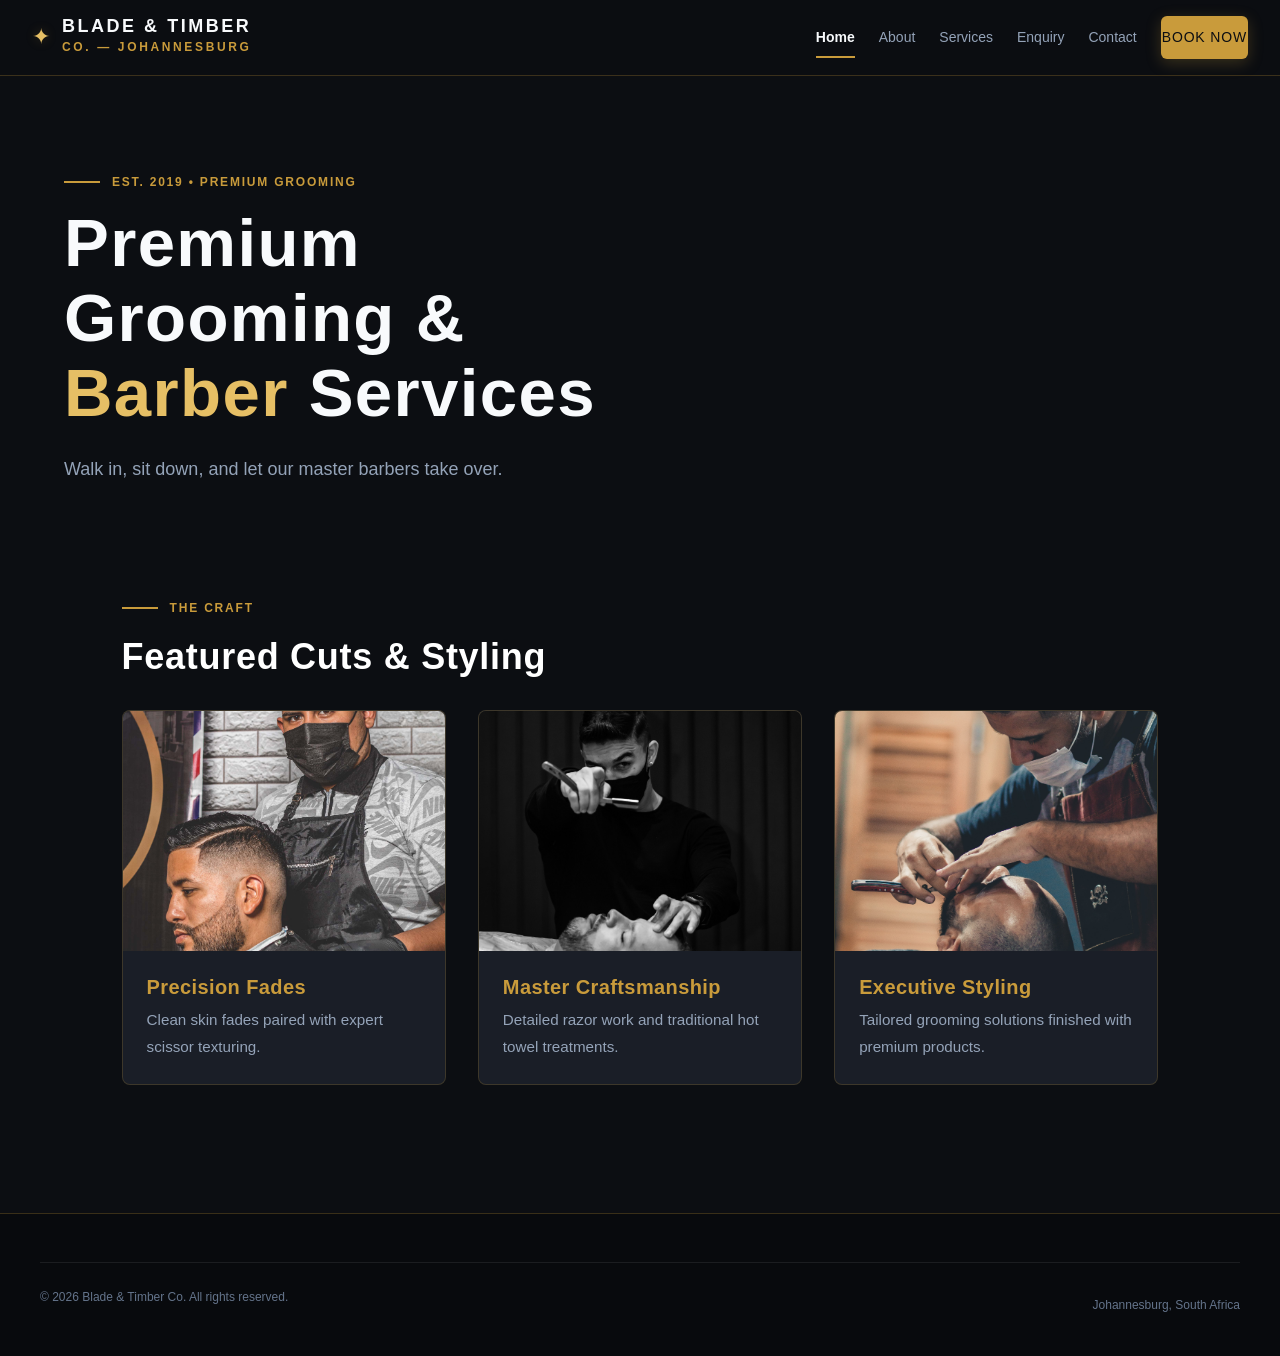
==== commit f48b591b: "feat: add JavaScript lightbox gallery module and integrate main.js script into index.html" ====
--- a/index.html
+++ b/index.html
@@ -116,6 +116,8 @@
       <p>Johannesburg, South Africa</p>
     </div>
   </footer>
+
+  <script src="js/main.js"></script>
 </body>
 
 </html>
--- a/css/styles.css
+++ b/css/styles.css
@@ -1,87 +1,38 @@
 /* ==========================================================================
-   1. Design System & CSS Custom Properties
+   Blade & Timber Co. — stylesheet (condensed)
+   1. Tokens   2. Reset      3. Typography  4. Header/nav  5. Buttons
+   6. Layout   7. Services   8. Forms       9. About/Team
+   10. Branches & footer     11. Responsive
    ========================================================================== */
+
+/* 1. Tokens ================================================================ */
 :root {
-  --color-bg-primary: #0c0e12;
-  --color-bg-secondary: #14171f;
-  --color-bg-card: #1a1e27;
-  --color-bg-card-hover: #222733;
-  --color-bg-elevated: #282d3b;
-  --color-bg-input: #12141a;
-
-  --color-gold-primary: #c99b3b;
-  --color-gold-light: #e6bf65;
-  --color-gold-dark: #9e7520;
-  --color-gold-gradient: linear-gradient(135deg, #c99b3b 0%, #f0cd7d 50%, #a87d27 100%);
-  --color-gold-glow: rgba(201, 155, 59, 0.25);
-
-  --color-crimson: #3d0000;
-  --color-crimson-hover: #5c0000;
-
-  --color-border-subtle: rgba(255, 255, 255, 0.08);
-  --color-border-accent: rgba(201, 155, 59, 0.25);
-  --color-border-focus: #c99b3b;
-
-  --color-text-primary: #f8fafc;
-  --color-text-secondary: #cbd5e1;
-  --color-text-muted: #94a3b8;
-  --color-text-dim: #64748b;
-
-  --color-error: #f87171;
-  --color-error-bg: rgba(248, 113, 113, 0.1);
-  --color-success: #4ade80;
-  --color-success-bg: rgba(74, 222, 128, 0.12);
-  --color-success-border: rgba(74, 222, 128, 0.35);
-
-  --font-heading: 'Poppins', -apple-system, BlinkMacSystemFont, 'Segoe UI', Roboto, sans-serif;
-  --font-body: 'Open Sans', -apple-system, BlinkMacSystemFont, 'Segoe UI', Roboto, sans-serif;
-
-  --text-xs: 0.75rem;
-  --text-sm: 0.875rem;
-  --text-base: 1rem;
-  --text-md: 1.125rem;
-  --text-lg: 1.25rem;
-  --text-xl: 1.5rem;
-  --text-2xl: 1.875rem;
-  --text-3xl: 2.25rem;
-  --text-4xl: 2.75rem;
-  --text-hero: clamp(2.4rem, 5vw + 1rem, 4.2rem);
-
-  --leading-tight: 1.2;
-  --leading-normal: 1.6;
-  --leading-relaxed: 1.75;
-
-  --space-1: 0.25rem;
-  --space-2: 0.5rem;
-  --space-3: 0.75rem;
-  --space-4: 1rem;
-  --space-5: 1.25rem;
-  --space-6: 1.5rem;
-  --space-8: 2rem;
-  --space-10: 2.5rem;
-  --space-12: 3rem;
-  --space-16: 4rem;
-
+  --bg: #0c0e12;
+  --bg-2: #14171f;
+  --card: #1a1e27;
+  --card-hover: #222733;
+  --input: #12141a;
+  --gold: #c99b3b;
+  --gold-light: #e6bf65;
+  --line: rgba(255, 255, 255, 0.08);
+  --line-gold: rgba(201, 155, 59, 0.25);
+  --text: #f8fafc;
+  --text-2: #cbd5e1;
+  --text-muted: #94a3b8;
+  --text-dim: #64748b;
+  --font-head: 'Poppins', 'Segoe UI', Roboto, sans-serif;
+  --font-body: 'Open Sans', 'Segoe UI', Roboto, sans-serif;
+  --radius: 0.625rem;
+  --radius-sm: 0.375rem;
+  --radius-lg: 1rem;
   --max-width: 75rem;
-  --radius-sm: 0.375rem;
-  --radius-md: 0.625rem;
-  --radius-lg: 1rem;
-  --radius-full: 9999px;
-
-  --transition-fast: 0.2s ease;
-  --transition-normal: 0.3s cubic-bezier(0.16, 1, 0.3, 1);
-  --transition-slow: 0.5s cubic-bezier(0.16, 1, 0.3, 1);
-
-  --shadow-sm: 0 0.125rem 0.25rem rgba(0, 0, 0, 0.3);
-  --shadow-card: 0 0.625rem 1.875rem -0.625rem rgba(0, 0, 0, 0.65);
-  --shadow-card-hover: 0 1rem 2.5rem -0.5rem rgba(0, 0, 0, 0.8), 0 0 1.25rem var(--color-gold-glow);
-  --shadow-glow: 0 0 1.5625rem var(--color-gold-glow);
-  --shadow-focus: 0 0 0 0.2rem rgba(201, 155, 59, 0.25);
-}
-
-/* ==========================================================================
-   2. Modern CSS Reset & Box Sizing
-   ========================================================================== */
+  --fast: 0.2s ease;
+  --slow: 0.3s cubic-bezier(0.16, 1, 0.3, 1);
+  --shadow: 0 0.625rem 1.875rem -0.625rem rgba(0, 0, 0, 0.65);
+  --shadow-hover: 0 1rem 2.5rem -0.5rem rgba(0, 0, 0, 0.8), 0 0 1.25rem var(--line-gold);
+}
+
+/* 2. Reset ================================================================= */
 *,
 *::before,
 *::after {
@@ -91,7 +42,6 @@
 }
 
 html {
-  font-size: 100%;
   scroll-behavior: smooth;
   -webkit-text-size-adjust: 100%;
 }
@@ -100,24 +50,19 @@
   min-height: 100vh;
   display: flex;
   flex-direction: column;
-  background-color: var(--color-bg-primary);
-  color: var(--color-text-secondary);
-  font-family: var(--font-body);
-  font-size: var(--text-base);
-  line-height: var(--leading-relaxed);
+  background-color: var(--bg);
+  color: var(--text-2);
+  font: 1rem/1.75 var(--font-body);
   -webkit-font-smoothing: antialiased;
   overflow-x: hidden;
 }
 
 img,
-picture,
-video,
-canvas,
-svg {
+svg,
+video {
   display: block;
   max-width: 100%;
   height: auto;
-  object-fit: cover;
 }
 
 input,
@@ -128,10 +73,7 @@
   color: inherit;
 }
 
-button,
-[type="button"],
-[type="reset"],
-[type="submit"] {
+button {
   cursor: pointer;
   border: none;
   background: none;
@@ -140,7 +82,7 @@
 a {
   color: inherit;
   text-decoration: none;
-  transition: color var(--transition-fast), background-color var(--transition-fast);
+  transition: color var(--fast);
 }
 
 ul,
@@ -148,45 +90,40 @@
   list-style: none;
 }
 
-/* ==========================================================================
-   3. Typography & Global Utilities
-   ========================================================================== */
+/* 3. Typography ============================================================ */
 h1,
 h2,
 h3,
-h4,
-h5,
-h6 {
-  font-family: var(--font-heading);
-  color: var(--color-text-primary);
-  line-height: var(--leading-tight);
+h4 {
+  font-family: var(--font-head);
+  color: var(--text);
+  line-height: 1.2;
   letter-spacing: 0.02em;
   font-weight: 700;
 }
 
 h1 {
-  font-size: var(--text-3xl);
-  margin-bottom: var(--space-4);
+  font-size: 2.25rem;
+  margin-bottom: 1rem;
 }
 
 h2 {
-  font-size: var(--text-2xl);
-  margin-bottom: var(--space-3);
+  font-size: 1.875rem;
+  margin-bottom: 0.75rem;
 }
 
 h3 {
-  font-size: var(--text-xl);
-  margin-bottom: var(--space-2);
+  font-size: 1.5rem;
+  margin-bottom: 0.5rem;
 }
 
 h4 {
-  font-size: var(--text-lg);
-  margin-bottom: var(--space-2);
+  font-size: 1.25rem;
+  margin-bottom: 0.5rem;
 }
 
 p {
-  margin-bottom: var(--space-4);
-  color: var(--color-text-secondary);
+  margin-bottom: 1rem;
 }
 
 p:last-child {
@@ -194,52 +131,59 @@
 }
 
 strong {
-  color: var(--color-text-primary);
+  color: var(--text);
   font-weight: 600;
 }
 
 .gold-text {
-  background: var(--color-gold-gradient);
-  -webkit-background-clip: text;
-  -webkit-text-fill-color: transparent;
-  display: inline-block;
+  color: var(--gold-light);
 }
 
 .subtitle-container {
   display: flex;
   align-items: center;
-  gap: var(--space-3);
-  margin-bottom: var(--space-3);
+  gap: 0.75rem;
+  margin-bottom: 0.75rem;
 }
 
 .subtitle-line {
   width: 2.25rem;
   height: 0.125rem;
-  background: var(--color-gold-gradient);
-}
-
-.subtitle-text {
-  font-family: var(--font-heading);
-  font-size: var(--text-xs);
+  background: var(--gold);
+}
+
+/* small gold uppercase labels share one rule */
+.subtitle-text,
+.value-number,
+.team-role {
+  font-family: var(--font-head);
+  font-size: 0.75rem;
+  font-weight: 600;
+  letter-spacing: 0.15em;
   text-transform: uppercase;
-  letter-spacing: 0.18em;
-  font-weight: 600;
-  color: var(--color-gold-primary);
+  color: var(--gold);
+}
+
+.value-number {
+  margin-bottom: 0.25rem;
+}
+
+.team-role {
+  display: inline-block;
+  margin-bottom: 1rem;
 }
 
 .section-title {
-  font-size: var(--text-4xl);
-  margin-bottom: var(--space-8);
+  font-size: 2.75rem;
+  margin-bottom: 2rem;
 }
 
 .sub-heading {
-  font-size: var(--text-2xl);
-  margin-bottom: var(--space-6);
-}
-
-/* ==========================================================================
-   4. Header & Navigation Structure
-   ========================================================================== */
+  font-size: 1.875rem;
+  margin-bottom: 1.5rem;
+}
+
+/* 4. Header & navigation =================================================== */
 .site-header {
   position: sticky;
   top: 0;
@@ -247,31 +191,26 @@
   background: rgba(12, 14, 18, 0.9);
   backdrop-filter: blur(14px);
   -webkit-backdrop-filter: blur(14px);
-  border-bottom: 0.0625rem solid var(--color-border-accent);
+  border-bottom: 1px solid var(--line-gold);
   padding: 1rem 2rem;
   display: flex;
   align-items: center;
   justify-content: space-between;
-  gap: var(--space-6);
-  transition: all var(--transition-normal);
+  gap: 1.5rem;
 }
 
 .brand-container {
   display: flex;
   align-items: center;
-  gap: var(--space-3);
-  text-decoration: none;
+  gap: 0.75rem;
 }
 
 .logo-icon {
   font-size: 1.35rem;
-  color: var(--color-gold-light);
+  color: var(--gold-light);
   line-height: 1;
-  text-shadow: 0 0 0.75rem var(--color-gold-glow);
-  display: flex;
-  align-items: center;
-  justify-content: center;
-  transition: transform var(--transition-normal);
+  text-shadow: 0 0 0.75rem var(--line-gold);
+  transition: transform var(--slow);
 }
 
 .brand-container:hover .logo-icon {
@@ -279,51 +218,38 @@
 }
 
 .brand-text h1 {
-  font-family: var(--font-heading);
-  font-size: var(--text-md);
+  font-size: 1.125rem;
   letter-spacing: 0.14em;
-  font-weight: 700;
-  color: var(--color-text-primary);
   line-height: 1.1;
   margin: 0;
 }
 
 .brand-text span {
-  font-family: var(--font-body);
-  font-size: var(--text-xs);
+  font-size: 0.75rem;
   letter-spacing: 0.22em;
-  color: var(--color-gold-primary);
+  color: var(--gold);
   font-weight: 600;
   display: block;
-  margin-top: 0.125rem;
-}
-
-nav {
+}
+
+nav,
+.nav-links,
+.nav-links li {
   display: flex;
   align-items: center;
 }
 
 .nav-links {
-  display: flex;
-  align-items: center;
-  gap: var(--space-6);
-}
-
-.nav-links li {
-  display: flex;
-  align-items: center;
+  gap: 1.5rem;
 }
 
 .nav-links a {
-  font-family: var(--font-heading);
-  font-size: var(--text-sm);
+  font-family: var(--font-head);
+  font-size: 0.875rem;
   font-weight: 500;
-  letter-spacing: 0.04em;
-  color: var(--color-text-muted);
+  color: var(--text-muted);
   position: relative;
-  padding: var(--space-2) 0;
-  outline: none;
-  transition: color var(--transition-fast);
+  padding: 0.5rem 0;
 }
 
 .nav-links a:not(.btn-book)::after {
@@ -331,132 +257,114 @@
   position: absolute;
   bottom: 0;
   left: 0;
-  width: 0%;
+  width: 0;
   height: 0.125rem;
-  background: var(--color-gold-gradient);
-  transition: width var(--transition-normal);
-  border-radius: var(--radius-full);
+  background: var(--gold);
+  transition: width var(--slow);
 }
 
 .nav-links a:not(.btn-book):hover {
-  color: var(--color-gold-light);
-}
-
-.nav-links a:not(.btn-book):hover::after {
-  width: 100%;
-}
-
-.nav-links a.active:not(.btn-book) {
-  color: var(--color-text-primary);
-  font-weight: 600;
-}
-
+  color: var(--gold-light);
+}
+
+.nav-links a:not(.btn-book):hover::after,
 .nav-links a.active:not(.btn-book)::after {
   width: 100%;
 }
 
-/* ==========================================================================
-   5. Buttons & Interactive Elements
-   ========================================================================== */
+.nav-links a.active:not(.btn-book) {
+  color: var(--text);
+  font-weight: 600;
+}
+
+/* 5. Buttons =============================================================== */
 .btn-book,
 .btn-select,
-.btn-submit {
+.btn-submit,
+.btn-secondary {
   display: inline-flex;
   align-items: center;
   justify-content: center;
-  background: var(--color-gold-gradient);
-  color: #0c0e12 !important;
-  font-family: var(--font-heading);
+  text-align: center;
+  font-family: var(--font-head);
+  font-size: 0.875rem;
   font-weight: 700;
-  font-size: var(--text-sm);
   letter-spacing: 0.06em;
   text-transform: uppercase;
   padding: 0.75rem 1.5rem;
   border-radius: var(--radius-sm);
-  border: 0.0625rem solid transparent;
-  cursor: pointer;
+  border: 1px solid transparent;
+  transition: all var(--fast);
+}
+
+.btn-book,
+.btn-select,
+.btn-submit {
+  background: var(--gold);
+  color: #0c0e12 !important;
   box-shadow: 0 0.25rem 0.9375rem rgba(201, 155, 59, 0.25);
-  transition: transform var(--transition-fast),
-    box-shadow var(--transition-fast),
-    filter var(--transition-fast);
-  text-align: center;
-  outline: none;
 }
 
 .btn-book:hover,
 .btn-select:hover,
 .btn-submit:hover {
+  background: var(--gold-light);
   transform: translateY(-0.125rem);
   box-shadow: 0 0.375rem 1.25rem rgba(201, 155, 59, 0.45);
-  filter: brightness(1.08);
 }
 
 .btn-secondary {
-  display: inline-flex;
-  align-items: center;
-  justify-content: center;
   background: transparent;
-  color: var(--color-text-primary) !important;
-  font-family: var(--font-heading);
+  color: var(--text) !important;
+  border-color: var(--line-gold);
+  text-transform: none;
   font-weight: 600;
-  font-size: var(--text-sm);
-  letter-spacing: 0.04em;
-  padding: 0.75rem 1.5rem;
-  border-radius: var(--radius-sm);
-  border: 0.0625rem solid var(--color-border-accent);
-  transition: all var(--transition-fast);
 }
 
 .btn-secondary:hover {
   background: rgba(201, 155, 59, 0.1);
-  border-color: var(--color-gold-primary);
-  color: var(--color-gold-light) !important;
+  border-color: var(--gold);
+  color: var(--gold-light) !important;
   transform: translateY(-0.125rem);
 }
 
-/* ==========================================================================
-   6. Main Container & Hero Layout
-   ========================================================================== */
+/* 6. Main layout & hero ==================================================== */
 main {
   flex: 1 0 auto;
+  width: 100%;
   max-width: var(--max-width);
-  width: 100%;
   margin: 0 auto;
-  padding: var(--space-12) var(--space-6) var(--space-16);
+  padding: 3rem 1.5rem 4rem;
 }
 
 .hero-section {
-  padding: var(--space-12) 0;
+  padding: 3rem 0;
   max-width: 52rem;
 }
 
 .hero-title {
-  font-size: var(--text-hero);
+  font-size: clamp(2.4rem, 5vw + 1rem, 4.2rem);
   font-weight: 800;
   line-height: 1.12;
-  margin-bottom: var(--space-6);
-  letter-spacing: -0.01em;
+  margin-bottom: 1.5rem;
 }
 
 .hero-description {
-  font-size: var(--text-md);
-  color: var(--color-text-muted);
+  font-size: 1.125rem;
+  color: var(--text-muted);
   max-width: 38rem;
-  line-height: var(--leading-relaxed);
   font-weight: 300;
-  margin-bottom: var(--space-8);
+  margin-bottom: 2rem;
 }
 
 .hero-cta-group {
   display: flex;
   align-items: center;
-  gap: var(--space-4);
+  gap: 1rem;
   flex-wrap: wrap;
 }
 
-/* ==========================================================================
-   7. Services Component Grid & Cards
-   ========================================================================== */
+/* 7. Services ============================================================== */
 .services-section {
   width: 100%;
 }
@@ -464,23 +372,37 @@
 .services-grid {
   display: grid;
   grid-template-columns: repeat(3, 1fr);
-  gap: var(--space-8);
-  margin-top: var(--space-6);
+  gap: 2rem;
+  margin-top: 1.5rem;
+}
+
+/* one card shell for services, team, branches, values and the form */
+.service-card,
+.team-card,
+.branch-card,
+.value-card,
+.enquiry-form {
+  background-color: var(--card);
+  border: 1px solid var(--line);
+  border-radius: var(--radius-lg);
+  box-shadow: var(--shadow);
+  transition: all var(--slow);
+}
+
+.service-card:hover,
+.team-card:hover,
+.branch-card:hover {
+  background-color: var(--card-hover);
+  border-color: var(--line-gold);
+  transform: translateY(-0.3125rem);
+  box-shadow: var(--shadow-hover);
 }
 
 .service-card {
-  background-color: var(--color-bg-card);
-  border: 0.0625rem solid var(--color-border-subtle);
-  border-radius: var(--radius-lg);
-  padding: var(--space-8) var(--space-6);
-  box-shadow: var(--shadow-card);
+  padding: 2rem 1.5rem;
   display: flex;
   flex-direction: column;
   justify-content: space-between;
-  transition: transform var(--transition-normal),
-    box-shadow var(--transition-normal),
-    border-color var(--transition-normal),
-    background-color var(--transition-normal);
   position: relative;
   overflow: hidden;
 }
@@ -492,16 +414,9 @@
   left: 0;
   right: 0;
   height: 0.1875rem;
-  background: var(--color-gold-gradient);
+  background: var(--gold);
   opacity: 0;
-  transition: opacity var(--transition-normal);
-}
-
-.service-card:hover {
-  background-color: var(--color-bg-card-hover);
-  border-color: var(--color-border-accent);
-  transform: translateY(-0.375rem);
-  box-shadow: var(--shadow-card-hover);
+  transition: opacity var(--slow);
 }
 
 .service-card:hover::before {
@@ -512,113 +427,101 @@
   display: flex;
   align-items: baseline;
   justify-content: space-between;
-  gap: var(--space-4);
-  margin-bottom: var(--space-3);
+  gap: 1rem;
+  margin-bottom: 0.75rem;
 }
 
 .service-title {
-  font-size: var(--text-lg);
-  color: var(--color-text-primary);
+  font-size: 1.25rem;
   font-weight: 600;
   margin-bottom: 0;
 }
 
-.service-price {
-  font-family: var(--font-heading);
-  font-size: var(--text-xl);
+.service-price,
+.branch-title {
+  font-family: var(--font-head);
+  font-size: 1.5rem;
   font-weight: 700;
-  color: var(--color-gold-light);
+  color: var(--gold-light);
   white-space: nowrap;
 }
 
 .service-duration {
   display: inline-flex;
   align-items: center;
-  gap: var(--space-2);
-  font-size: var(--text-xs);
+  gap: 0.5rem;
+  font-size: 0.75rem;
   font-weight: 700;
   letter-spacing: 0.1em;
-  color: var(--color-gold-primary);
+  color: var(--gold);
   background: rgba(201, 155, 59, 0.1);
-  border: 0.0625rem solid rgba(201, 155, 59, 0.2);
+  border: 1px solid rgba(201, 155, 59, 0.2);
   padding: 0.25rem 0.625rem;
   border-radius: var(--radius-sm);
-  margin-bottom: var(--space-4);
+  margin-bottom: 1rem;
 }
 
 .service-description {
-  font-size: var(--text-sm);
-  color: var(--color-text-muted);
-  line-height: var(--leading-normal);
-  margin-bottom: var(--space-6);
+  font-size: 0.875rem;
+  color: var(--text-muted);
+  line-height: 1.6;
+  margin-bottom: 1.5rem;
 }
 
 .service-footer {
   margin-top: auto;
-  padding-top: var(--space-4);
+  padding-top: 1rem;
 }
 
 .service-footer .btn-select {
   width: 100%;
 }
 
-/* ==========================================================================
-   8. Form & Input Component Layouts
-   ========================================================================== */
+/* 8. Forms ================================================================= */
 .form-section {
   max-width: 48rem;
   margin: 0 auto;
 }
 
 .enquiry-form {
-  background-color: var(--color-bg-card);
-  border: 0.0625rem solid var(--color-border-subtle);
-  border-radius: var(--radius-lg);
-  padding: var(--space-10) var(--space-8);
-  box-shadow: var(--shadow-card);
-  transition: border-color var(--transition-normal);
+  padding: 2.5rem 2rem;
 }
 
 .enquiry-form:focus-within {
-  border-color: var(--color-border-accent);
+  border-color: var(--line-gold);
 }
 
 .form-row {
   display: grid;
   grid-template-columns: repeat(2, 1fr);
-  gap: var(--space-6);
+  gap: 1.5rem;
 }
 
 .form-group {
-  margin-bottom: var(--space-6);
+  margin-bottom: 1.5rem;
   display: flex;
   flex-direction: column;
 }
 
 .form-group label {
-  font-family: var(--font-heading);
-  font-size: var(--text-sm);
+  font-family: var(--font-head);
+  font-size: 0.875rem;
   font-weight: 600;
-  letter-spacing: 0.04em;
-  color: var(--color-text-secondary);
-  margin-bottom: var(--space-2);
+  color: var(--text-2);
+  margin-bottom: 0.5rem;
 }
 
 .enquiry-form input,
 .enquiry-form select,
 .enquiry-form textarea {
   width: 100%;
-  background-color: var(--color-bg-input);
-  border: 0.0625rem solid var(--color-border-subtle);
+  background-color: var(--input);
+  border: 1px solid var(--line);
   border-radius: var(--radius-sm);
-  color: var(--color-text-primary);
-  font-family: var(--font-body);
-  font-size: var(--text-base);
+  color: var(--text);
   padding: 0.85rem 1.1rem;
   outline: none;
-  transition: border-color var(--transition-fast),
-    box-shadow var(--transition-fast),
-    background-color var(--transition-fast);
+  transition: all var(--fast);
 }
 
 .enquiry-form input:hover,
@@ -630,8 +533,8 @@
 .enquiry-form input:focus,
 .enquiry-form select:focus,
 .enquiry-form textarea:focus {
-  border-color: var(--color-gold-primary);
-  box-shadow: var(--shadow-focus);
+  border-color: var(--gold);
+  box-shadow: 0 0 0 0.2rem rgba(201, 155, 59, 0.25);
   background-color: #161922;
 }
 
@@ -640,8 +543,8 @@
 }
 
 .enquiry-form select option {
-  background-color: var(--color-bg-card);
-  color: var(--color-text-primary);
+  background-color: var(--card);
+  color: var(--text);
 }
 
 .enquiry-form textarea {
@@ -650,242 +553,322 @@
 }
 
 .error-msg {
-  color: var(--color-error);
-  font-size: var(--text-xs);
+  color: #f87171;
+  font-size: 0.75rem;
   margin-top: 0.35rem;
   display: block;
   min-height: 1.1rem;
 }
 
 .success-alert {
-  margin-top: var(--space-6);
+  margin-top: 1.5rem;
   padding: 1.1rem 1.4rem;
-  background-color: var(--color-success-bg);
-  border: 0.0625rem solid var(--color-success-border);
-  color: var(--color-success);
+  background-color: rgba(74, 222, 128, 0.12);
+  border: 1px solid rgba(74, 222, 128, 0.35);
+  color: #4ade80;
   border-radius: var(--radius-sm);
-  font-size: var(--text-sm);
-  font-weight: 500;
-  display: flex;
-  align-items: center;
-  gap: var(--space-2);
-}
-
-/* ==========================================================================
-   9. About & Team Section Layouts
-   ========================================================================== */
+  font-size: 0.875rem;
+  display: flex;
+  align-items: center;
+  gap: 0.5rem;
+}
+
+/* 9. About & team ========================================================== */
 .about-hero-grid {
   display: grid;
   grid-template-columns: 1.1fr 0.9fr;
-  gap: var(--space-10);
-  margin-bottom: var(--space-12);
+  gap: 2.5rem;
+  margin-bottom: 3rem;
   align-items: start;
 }
 
 .about-text-block .lead-text {
-  font-size: var(--text-md);
-  color: var(--color-text-primary);
-  font-weight: 400;
-  line-height: var(--leading-relaxed);
-  margin-bottom: var(--space-4);
+  font-size: 1.125rem;
+  color: var(--text);
+  margin-bottom: 1rem;
 }
 
 .values-card-grid {
   display: flex;
   flex-direction: column;
-  gap: var(--space-5);
+  gap: 1.25rem;
 }
 
 .value-card {
-  background-color: var(--color-bg-card);
-  border: 0.0625rem solid var(--color-border-subtle);
-  border-left: 0.25rem solid var(--color-gold-primary);
-  border-radius: var(--radius-md);
-  padding: var(--space-6) var(--space-6);
-  box-shadow: var(--shadow-card);
-  transition: all var(--transition-normal);
+  border-left: 0.25rem solid var(--gold);
+  border-radius: var(--radius);
+  padding: 1.5rem;
 }
 
 .value-card:hover {
-  background-color: var(--color-bg-card-hover);
-  border-color: var(--color-border-accent);
-  border-left-color: var(--color-gold-light);
+  background-color: var(--card-hover);
+  border-left-color: var(--gold-light);
   transform: translateX(0.375rem);
 }
 
-.value-number {
-  font-family: var(--font-heading);
-  font-size: var(--text-xs);
-  font-weight: 700;
-  color: var(--color-gold-primary);
-  letter-spacing: 0.1em;
-  margin-bottom: var(--space-1);
-}
-
 .team-section {
-  margin-top: var(--space-12);
+  margin-top: 3rem;
 }
 
 .team-grid {
   display: grid;
   grid-template-columns: repeat(auto-fit, minmax(17.5rem, 1fr));
-  gap: var(--space-8);
+  gap: 2rem;
 }
 
 .team-card {
-  background-color: var(--color-bg-card);
-  border: 0.0625rem solid var(--color-border-subtle);
-  border-radius: var(--radius-lg);
-  padding: var(--space-8) var(--space-6);
+  padding: 2rem 1.5rem;
   text-align: center;
-  box-shadow: var(--shadow-card);
-  transition: all var(--transition-normal);
-}
-
-.team-card:hover {
-  background-color: var(--color-bg-card-hover);
-  border-color: var(--color-border-accent);
-  transform: translateY(-0.3125rem);
-  box-shadow: var(--shadow-card-hover);
 }
 
 .team-avatar {
   width: 4.5rem;
   height: 4.5rem;
-  margin: 0 auto var(--space-5);
-  background-color: var(--color-bg-secondary);
-  border: 0.0625rem solid var(--color-border-accent);
-  border-radius: var(--radius-full);
+  margin: 0 auto 1.25rem;
+  background-color: var(--bg-2);
+  border: 1px solid var(--line-gold);
+  border-radius: 50%;
   display: flex;
   align-items: center;
   justify-content: center;
-  color: var(--color-gold-light);
-}
-
-.team-role {
-  display: inline-block;
-  font-family: var(--font-heading);
-  font-size: var(--text-xs);
-  font-weight: 600;
-  letter-spacing: 0.08em;
-  text-transform: uppercase;
-  color: var(--color-gold-primary);
-  margin-bottom: var(--space-4);
-}
-
-/* ==========================================================================
-   10. Branch Cards & Footer Layouts
-   ========================================================================== */
+  color: var(--gold-light);
+}
+
+/* 10. Branches & footer ==================================================== */
 .branches-grid {
   display: grid;
   grid-template-columns: repeat(2, 1fr);
-  gap: var(--space-8);
+  gap: 2rem;
 }
 
 .branch-card {
-  background-color: var(--color-bg-card);
-  border: 0.0625rem solid var(--color-border-subtle);
-  border-radius: var(--radius-lg);
-  padding: var(--space-8) var(--space-8);
-  box-shadow: var(--shadow-card);
-  transition: all var(--transition-normal);
-}
-
-.branch-card:hover {
-  background-color: var(--color-bg-card-hover);
-  border-color: var(--color-border-accent);
-  transform: translateY(-0.25rem);
-  box-shadow: var(--shadow-card-hover);
+  padding: 2rem;
 }
 
 .branch-title {
-  font-size: var(--text-xl);
-  color: var(--color-gold-light);
-  margin-bottom: var(--space-3);
+  margin-bottom: 0.75rem;
 }
 
 .hours-box {
-  margin-top: var(--space-6);
-  padding-top: var(--space-6);
-  border-top: 0.0625rem solid var(--color-border-subtle);
+  margin-top: 1.5rem;
+  padding-top: 1.5rem;
+  border-top: 1px solid var(--line);
 }
 
 .site-footer {
   margin-top: auto;
-  border-top: 0.0625rem solid var(--color-border-accent);
+  border-top: 1px solid var(--line-gold);
   background-color: #080a0d;
-  padding: var(--space-12) var(--space-6) var(--space-8);
+  padding: 3rem 1.5rem 2rem;
 }
 
 .footer-multi-column {
   max-width: var(--max-width);
-  margin: 0 auto var(--space-8);
+  margin: 0 auto 2rem;
   display: grid;
   grid-template-columns: 2fr 1fr 1.5fr;
-  gap: var(--space-10);
+  gap: 2.5rem;
 }
 
 .footer-col h4 {
-  font-family: var(--font-heading);
-  font-size: var(--text-md);
-  color: var(--color-gold-light);
-  margin-bottom: var(--space-4);
-  letter-spacing: 0.06em;
+  font-size: 1.125rem;
+  color: var(--gold-light);
+  margin-bottom: 1rem;
   text-transform: uppercase;
 }
 
 .footer-nav {
   display: flex;
   flex-direction: column;
-  gap: var(--space-2);
+  gap: 0.5rem;
 }
 
 .footer-nav a {
-  font-size: var(--text-sm);
-  color: var(--color-text-muted);
-  transition: color var(--transition-fast), transform var(--transition-fast);
+  font-size: 0.875rem;
+  color: var(--text-muted);
 }
 
 .footer-nav a:hover {
-  color: var(--color-gold-light);
-  transform: translateX(0.25rem);
+  color: var(--gold-light);
 }
 
 .footer-container {
   max-width: var(--max-width);
   margin: 0 auto;
-  padding-top: var(--space-6);
-  border-top: 0.0625rem solid var(--color-border-subtle);
-  display: flex;
-  flex-direction: row;
+  padding-top: 1.5rem;
+  border-top: 1px solid var(--line);
+  display: flex;
   align-items: center;
   justify-content: space-between;
-  font-size: var(--text-xs);
-  color: var(--color-text-dim);
-}
-
-/* ==========================================================================
-   11. Media Queries & Responsive Breakpoints
-   ========================================================================== */
+  font-size: 0.75rem;
+  color: var(--text-dim);
+}
+
+/* 11. Lightbox Gallery ===================================================== */
+
+/* Make gallery cards visually clickable */
+.gallery-card {
+  cursor: pointer;
+  transition: transform var(--slow), box-shadow var(--slow);
+}
+
+.gallery-card:hover {
+  transform: translateY(-0.3125rem);
+  box-shadow: var(--shadow-hover);
+}
+
+/* Full-screen overlay backdrop */
+.lightbox-overlay {
+  position: fixed;
+  inset: 0;
+  z-index: 1000;
+  background: rgba(0, 0, 0, 0.92);
+  display: flex;
+  align-items: center;
+  justify-content: center;
+  opacity: 0;
+  visibility: hidden;
+  transition: opacity 0.3s ease, visibility 0.3s ease;
+}
+
+.lightbox-overlay.lightbox-open {
+  opacity: 1;
+  visibility: visible;
+}
+
+/* Inner container holding image + caption */
+.lightbox-content {
+  position: relative;
+  max-width: 90vw;
+  max-height: 85vh;
+  display: flex;
+  flex-direction: column;
+  align-items: center;
+  transform: scale(0.92);
+  transition: transform 0.3s cubic-bezier(0.16, 1, 0.3, 1);
+}
+
+.lightbox-open .lightbox-content {
+  transform: scale(1);
+}
+
+/* The enlarged image */
+.lightbox-img {
+  max-width: 100%;
+  max-height: 72vh;
+  border-radius: var(--radius);
+  border: 2px solid var(--line-gold);
+  box-shadow: 0 1.5rem 4rem rgba(0, 0, 0, 0.7);
+  object-fit: contain;
+}
+
+/* Caption bar below the image */
+.lightbox-caption {
+  margin-top: 1.25rem;
+  text-align: center;
+}
+
+.lightbox-caption-title {
+  font-family: var(--font-head);
+  font-size: 1.25rem;
+  font-weight: 600;
+  color: var(--gold-light);
+  margin-bottom: 0.25rem;
+}
+
+.lightbox-caption-desc {
+  font-size: 0.875rem;
+  color: var(--text-muted);
+}
+
+/* Image counter "2 / 3" */
+.lightbox-counter {
+  position: absolute;
+  bottom: -2.5rem;
+  left: 50%;
+  transform: translateX(-50%);
+  font-family: var(--font-head);
+  font-size: 0.75rem;
+  font-weight: 600;
+  letter-spacing: 0.15em;
+  color: var(--text-dim);
+}
+
+/* Navigation arrows */
+.lightbox-prev,
+.lightbox-next {
+  position: fixed;
+  top: 50%;
+  transform: translateY(-50%);
+  z-index: 1001;
+  width: 3rem;
+  height: 3rem;
+  border-radius: 50%;
+  background: rgba(201, 155, 59, 0.15);
+  border: 1px solid var(--line-gold);
+  color: var(--gold-light);
+  font-size: 1.25rem;
+  display: flex;
+  align-items: center;
+  justify-content: center;
+  cursor: pointer;
+  transition: all var(--fast);
+}
+
+.lightbox-prev { left: 1.5rem; }
+.lightbox-next { right: 1.5rem; }
+
+.lightbox-prev:hover,
+.lightbox-next:hover {
+  background: rgba(201, 155, 59, 0.3);
+  border-color: var(--gold);
+  transform: translateY(-50%) scale(1.1);
+}
+
+/* Close button */
+.lightbox-close {
+  position: fixed;
+  top: 1.5rem;
+  right: 1.5rem;
+  z-index: 1001;
+  width: 2.75rem;
+  height: 2.75rem;
+  border-radius: 50%;
+  background: rgba(201, 155, 59, 0.15);
+  border: 1px solid var(--line-gold);
+  color: var(--gold-light);
+  font-size: 1.5rem;
+  display: flex;
+  align-items: center;
+  justify-content: center;
+  cursor: pointer;
+  transition: all var(--fast);
+}
+
+.lightbox-close:hover {
+  background: rgba(248, 113, 113, 0.2);
+  border-color: #f87171;
+  color: #f87171;
+}
+
+/* Prevent body scroll when lightbox is open */
+body.lightbox-active {
+  overflow: hidden;
+}
+
+/* 12. Responsive =========================================================== */
 @media screen and (max-width: 992px) {
-  html {
-    font-size: 93.75%;
-  }
-
   main {
-    padding: var(--space-8) var(--space-5) var(--space-12);
-  }
-
-  .services-grid {
+    padding: 2rem 1.25rem 3rem;
+  }
+
+  .services-grid,
+  .footer-multi-column {
     grid-template-columns: repeat(2, 1fr);
   }
 
   .about-hero-grid {
     grid-template-columns: 1fr;
-  }
-
-  .footer-multi-column {
-    grid-template-columns: 1fr 1fr;
   }
 }
 
@@ -896,36 +879,54 @@
 
   .site-header {
     flex-direction: column;
-    align-items: center;
   }
 
   .nav-links {
     flex-wrap: wrap;
     justify-content: center;
-    width: 100%;
-  }
-
-  .services-grid {
-    grid-template-columns: 1fr;
-  }
-
-  .form-row {
-    grid-template-columns: 1fr;
-    gap: 0;
-  }
-
-  .branches-grid {
-    grid-template-columns: 1fr;
-  }
-
+  }
+
+  .services-grid,
+  .branches-grid,
+  .form-row,
   .footer-multi-column {
     grid-template-columns: 1fr;
+  }
+
+  .footer-multi-column,
+  .footer-container {
     text-align: center;
   }
 
   .footer-container {
     flex-direction: column;
-    gap: var(--space-2);
-    text-align: center;
+    gap: 0.5rem;
+  }
+
+  /* Lightbox mobile adjustments */
+  .lightbox-prev,
+  .lightbox-next {
+    width: 2.5rem;
+    height: 2.5rem;
+    font-size: 1rem;
+  }
+
+  .lightbox-prev { left: 0.75rem; }
+  .lightbox-next { right: 0.75rem; }
+
+  .lightbox-close {
+    top: 0.75rem;
+    right: 0.75rem;
+    width: 2.25rem;
+    height: 2.25rem;
+    font-size: 1.25rem;
+  }
+
+  .lightbox-caption-title {
+    font-size: 1rem;
+  }
+
+  .lightbox-caption-desc {
+    font-size: 0.8rem;
   }
 }
